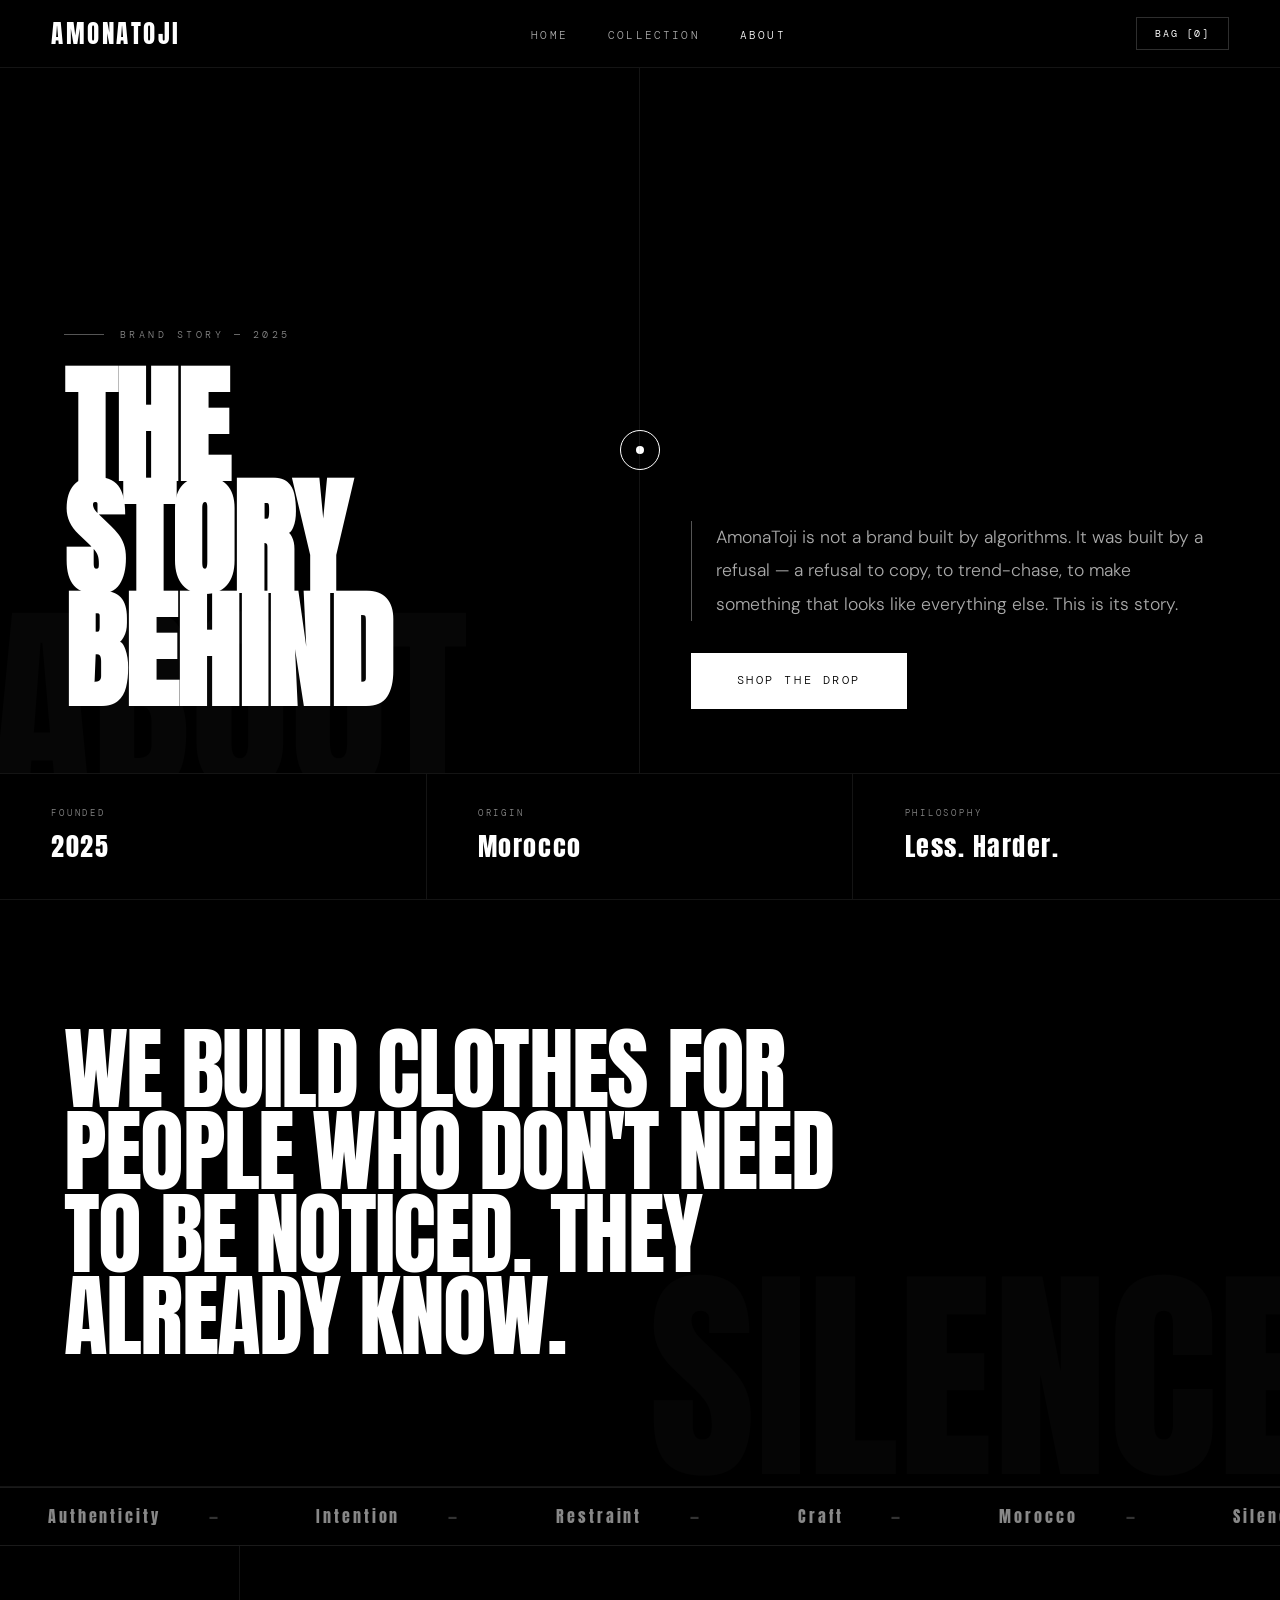
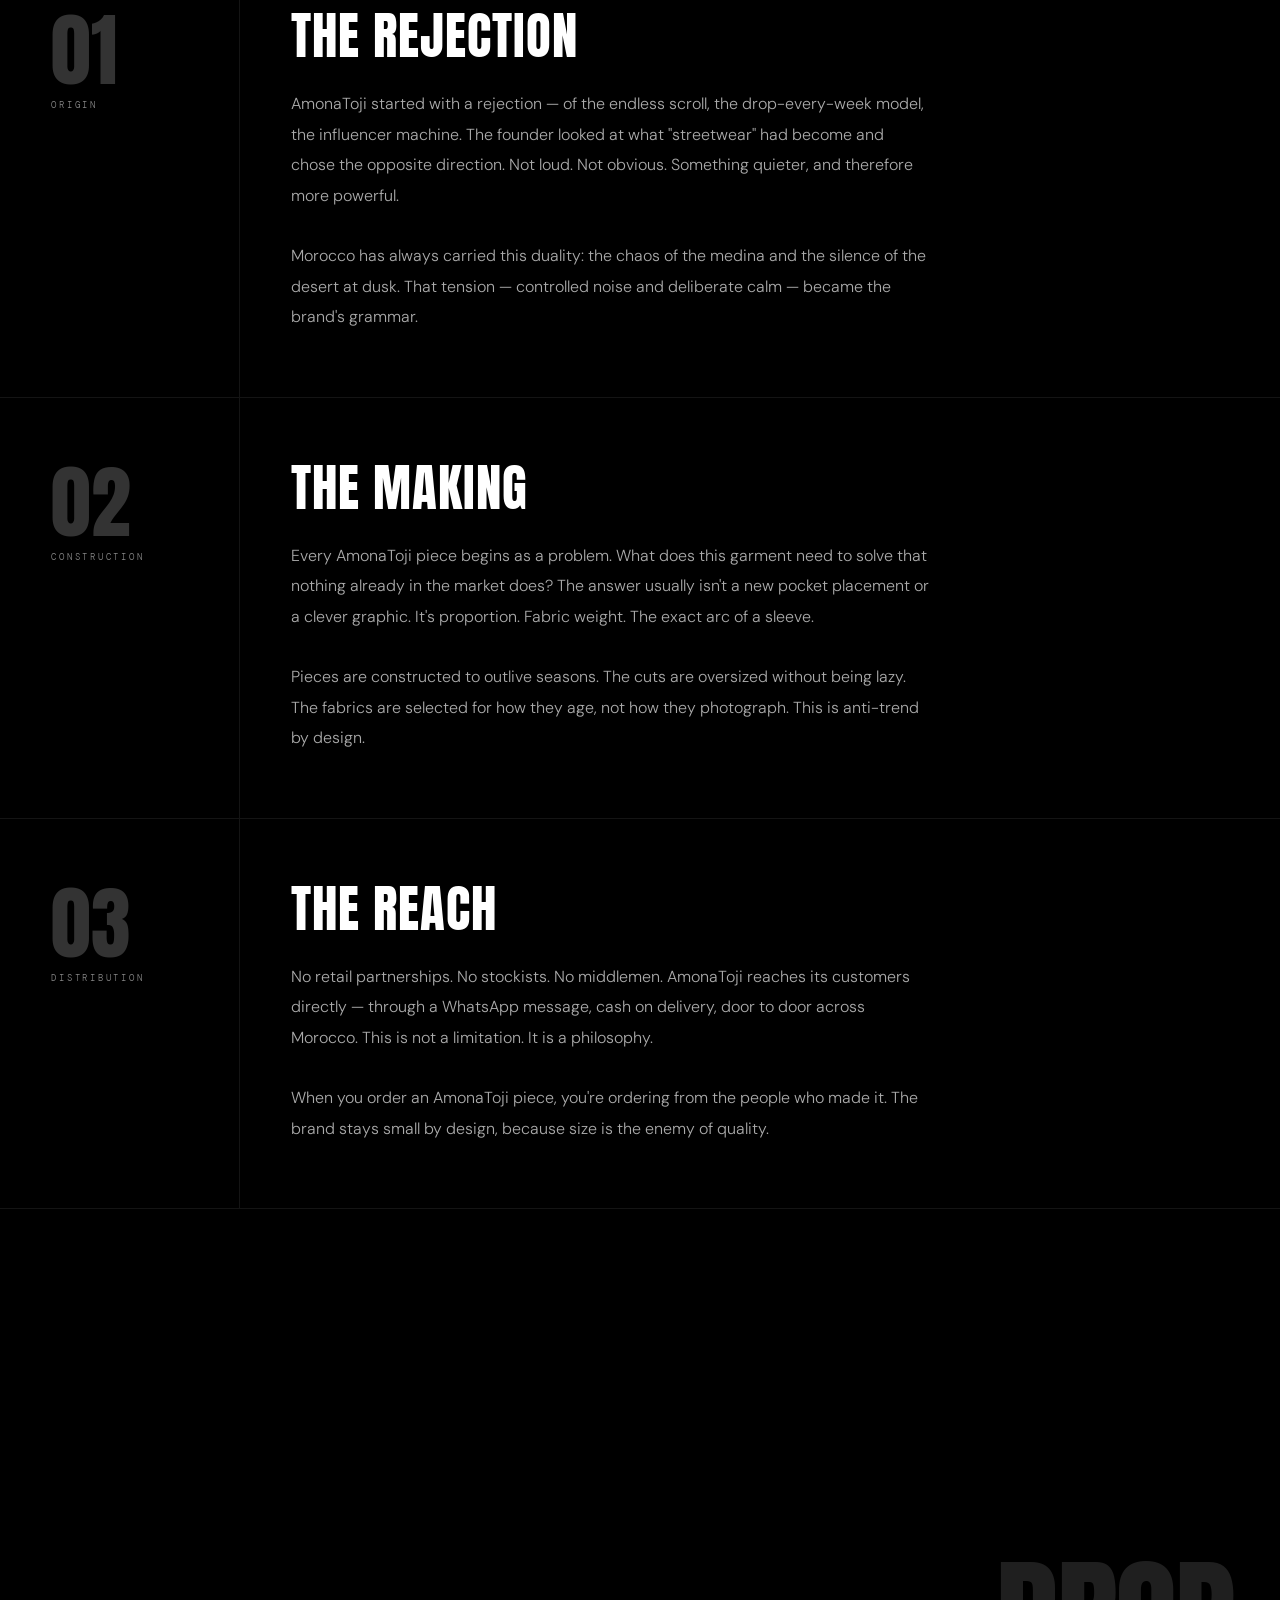
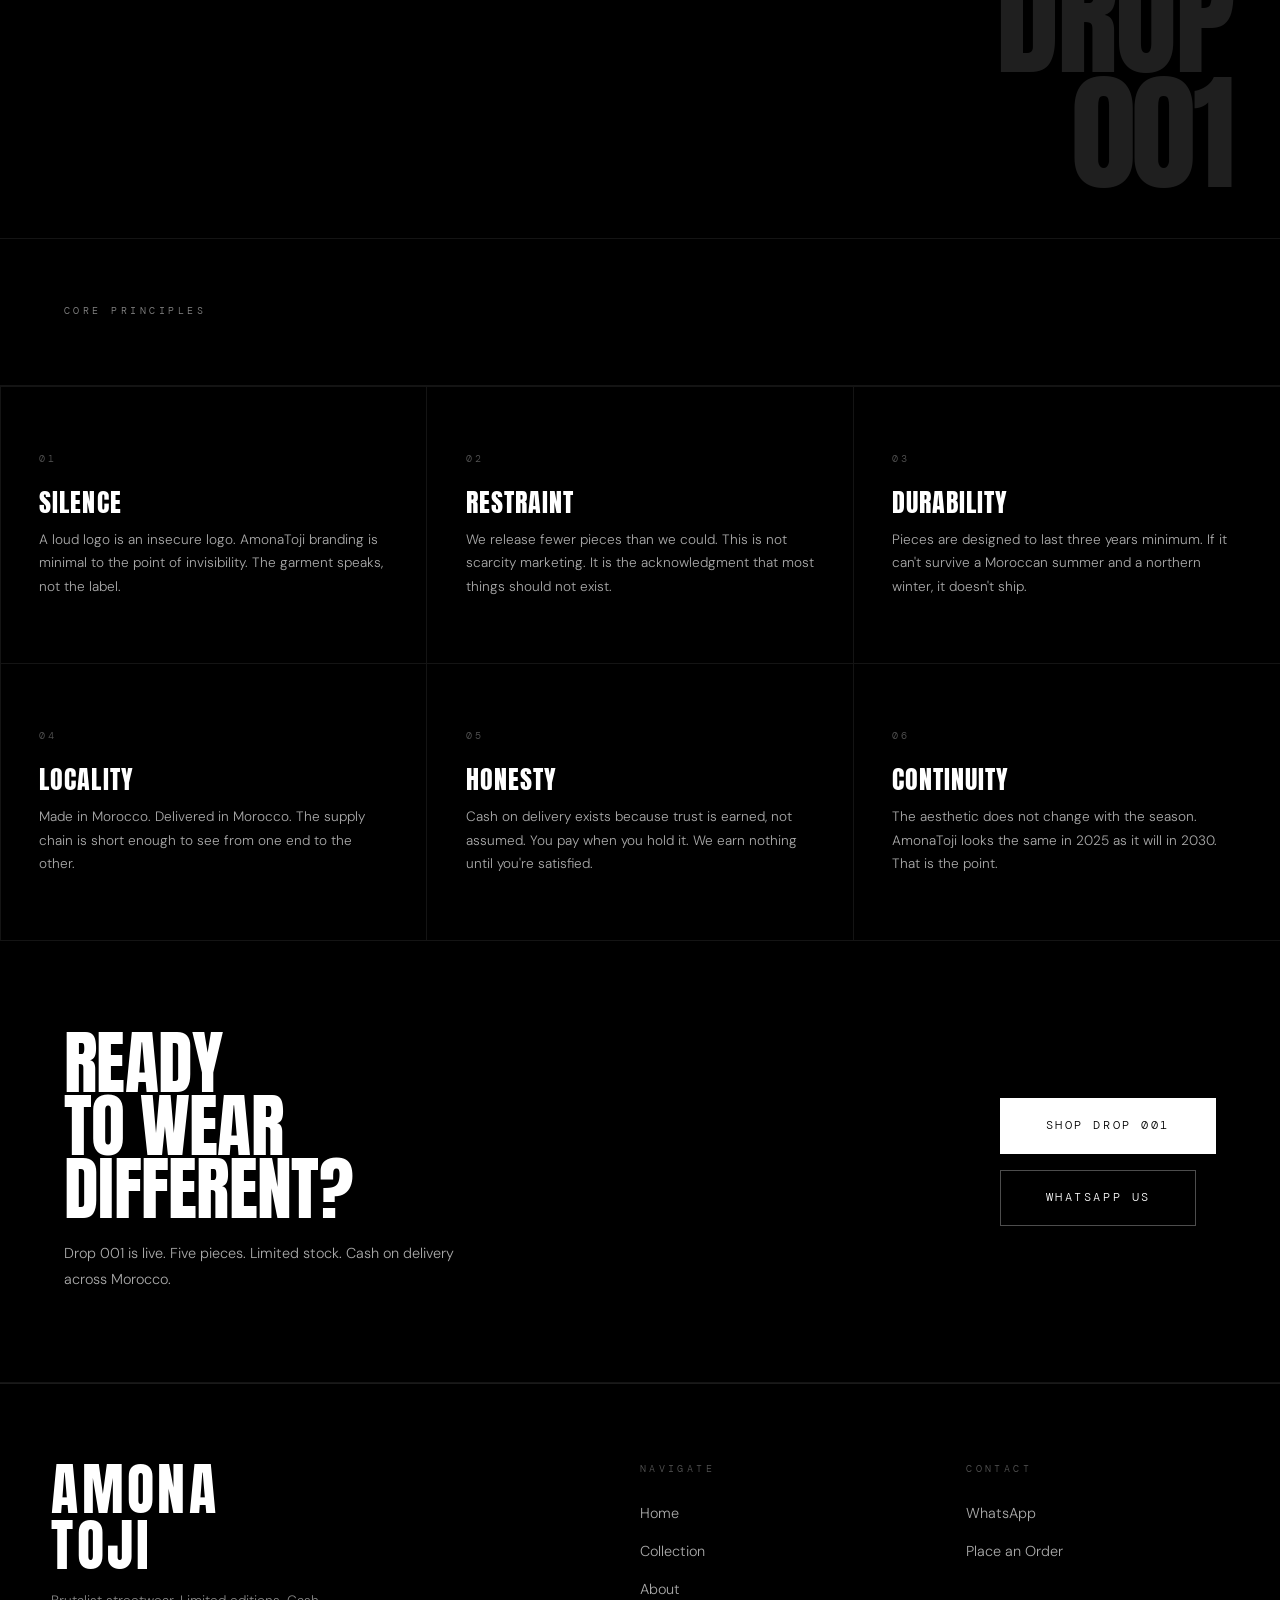
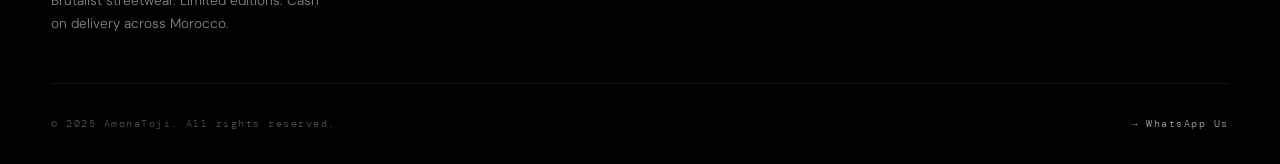
==== about.html @ 9bd3a12b "first version" ====
<!DOCTYPE html>
<html lang="en">
<head>
<meta charset="UTF-8" />
<meta name="viewport" content="width=device-width, initial-scale=1.0" />
<title>AmonaToji — Brand Story</title>
<link rel="stylesheet" href="style.css" />
<style>
/* ─── REVEAL ─── */
.will-reveal {
  opacity: 0;
  transform: translateY(2.5rem);
  transition: opacity 0.95s var(--ease-out), transform 0.95s var(--ease-out);
}
.will-reveal.revealed { opacity: 1; transform: translateY(0); }

/* ─── PAGE HERO ─── */
.about-hero {
  padding-top: var(--nav-h);
  min-height: 100vh;
  display: grid;
  grid-template-rows: 1fr auto;
  border-bottom: 1px solid rgba(255,255,255,0.08);
  overflow: hidden;
  position: relative;
}

.ah-top {
  display: grid;
  grid-template-columns: 1fr 1fr;
  flex: 1;
  border-bottom: 1px solid rgba(255,255,255,0.08);
}

.ah-left {
  padding: clamp(5rem, 9vw, 10rem) clamp(2rem, 5vw, 5rem) clamp(3rem, 5vw, 5rem);
  border-right: 1px solid rgba(255,255,255,0.08);
  display: flex;
  flex-direction: column;
  justify-content: flex-end;
  position: relative;
  overflow: hidden;
}

.ah-ghost {
  position: absolute;
  bottom: -2rem;
  left: -0.5rem;
  font-family: var(--ff-display);
  font-size: clamp(7rem, 16vw, 18rem);
  color: rgba(255,255,255,0.025);
  user-select: none;
  pointer-events: none;
  line-height: 1;
}

@keyframes fadeUp {
  from { opacity: 0; transform: translateY(2rem); }
  to   { opacity: 1; transform: translateY(0); }
}

.ah-eyebrow {
  font-family: var(--ff-mono);
  font-size: 0.62rem;
  letter-spacing: 0.35em;
  text-transform: uppercase;
  color: var(--gray-4);
  margin-bottom: 1.75rem;
  display: flex;
  align-items: center;
  gap: 1rem;
  opacity: 0;
  animation: fadeUp 0.7s 0.2s var(--ease-out) forwards;
}
.ah-eyebrow::before { content: ''; display: block; width: 2.5rem; height: 1px; background: var(--gray-3); }

.ah-title {
  font-family: var(--ff-display);
  font-size: clamp(4.5rem, 10vw, 11rem);
  line-height: 0.88;
  letter-spacing: -0.01em;
  color: var(--white);
  opacity: 0;
  animation: fadeUp 0.7s 0.35s var(--ease-out) forwards;
}

.ah-right {
  padding: clamp(5rem, 9vw, 10rem) clamp(2rem, 4vw, 4rem) clamp(3rem, 5vw, 5rem);
  display: flex;
  flex-direction: column;
  justify-content: flex-end;
  gap: 2rem;
  opacity: 0;
  animation: fadeUp 0.7s 0.5s var(--ease-out) forwards;
}

.ah-intro {
  font-size: 1.1rem;
  font-weight: 300;
  color: var(--gray-5);
  line-height: 1.9;
  max-width: 44ch;
  border-left: 1px solid var(--gray-3);
  padding-left: 1.5rem;
}

.ah-bottom {
  display: grid;
  grid-template-columns: repeat(3, 1fr);
}

.ah-meta {
  padding: 2rem clamp(2rem, 4vw, 4rem);
  border-right: 1px solid rgba(255,255,255,0.08);
  display: flex;
  flex-direction: column;
  gap: 0.35rem;
}
.ah-meta:last-child { border-right: none; }

.ah-meta-key {
  font-family: var(--ff-mono);
  font-size: 0.58rem;
  letter-spacing: 0.3em;
  text-transform: uppercase;
  color: var(--gray-4);
}

.ah-meta-val {
  font-family: var(--ff-display);
  font-size: 1.6rem;
  letter-spacing: 0.06em;
  color: var(--white);
}

/* ─── FULL-WIDTH STATEMENT ─── */
.statement {
  padding: clamp(6rem, 10vw, 12rem) clamp(2rem, 5vw, 5rem);
  border-bottom: 1px solid rgba(255,255,255,0.08);
  position: relative;
  overflow: hidden;
}

.statement-ghost {
  position: absolute;
  top: 50%;
  right: -2rem;
  transform: translateY(-50%);
  font-family: var(--ff-display);
  font-size: clamp(8rem, 18vw, 20rem);
  color: rgba(255,255,255,0.02);
  user-select: none;
  pointer-events: none;
  white-space: nowrap;
}

.statement-text {
  font-family: var(--ff-display);
  font-size: clamp(3rem, 7vw, 8.5rem);
  line-height: 0.92;
  letter-spacing: -0.02em;
  color: var(--white);
  max-width: 18ch;
  position: relative;
}

/* ─── CHAPTERS ─── */
.chapters { border-bottom: 1px solid rgba(255,255,255,0.08); }

.chapter {
  display: grid;
  grid-template-columns: 240px 1fr;
  border-bottom: 1px solid rgba(255,255,255,0.08);
}
.chapter:last-child { border-bottom: none; }

.chapter-meta {
  padding: clamp(3rem, 5vw, 5rem) clamp(2rem, 4vw, 4rem);
  border-right: 1px solid rgba(255,255,255,0.08);
  display: flex;
  flex-direction: column;
  gap: 0.5rem;
}

.chapter-num {
  font-family: var(--ff-display);
  font-size: 5rem;
  color: var(--gray-2);
  line-height: 1;
}

.chapter-label {
  font-family: var(--ff-mono);
  font-size: 0.58rem;
  letter-spacing: 0.3em;
  text-transform: uppercase;
  color: var(--gray-4);
}

.chapter-body {
  padding: clamp(3rem, 5vw, 5rem) clamp(2rem, 4vw, 4rem);
}

.chapter-title {
  font-family: var(--ff-display);
  font-size: clamp(1.8rem, 4vw, 4rem);
  line-height: 1;
  letter-spacing: 0.02em;
  color: var(--white);
  text-transform: uppercase;
  margin-bottom: 1.75rem;
}

.chapter-text {
  font-size: 1rem;
  font-weight: 300;
  color: var(--gray-5);
  line-height: 1.9;
  max-width: 58ch;
}

/* ─── PRINCIPLES GRID ─── */
.principles {
  display: grid;
  grid-template-columns: repeat(3, 1fr);
  border-top: 1px solid rgba(255,255,255,0.08);
  border-left: 1px solid rgba(255,255,255,0.08);
  border-bottom: 1px solid rgba(255,255,255,0.08);
}

.principle {
  padding: clamp(2.5rem, 5vw, 4rem) clamp(1.5rem, 3vw, 2.5rem);
  border-right: 1px solid rgba(255,255,255,0.08);
  border-bottom: 1px solid rgba(255,255,255,0.08);
}
.principle:nth-child(3n)       { border-right: none; }
.principle:nth-last-child(-n+3) { border-bottom: none; }

.principle-n {
  font-family: var(--ff-mono);
  font-size: 0.6rem;
  letter-spacing: 0.3em;
  color: var(--gray-3);
  margin-bottom: 1.5rem;
}

.principle-title {
  font-family: var(--ff-display);
  font-size: 1.6rem;
  letter-spacing: 0.04em;
  color: var(--white);
  text-transform: uppercase;
  margin-bottom: 0.75rem;
  line-height: 1;
}

.principle-text {
  font-size: 0.85rem;
  font-weight: 300;
  color: var(--gray-5);
  line-height: 1.75;
}

/* ─── IMAGE BREAK ─── */
.img-break {
  position: relative;
  height: clamp(40vh, 60vw, 70vh);
  overflow: hidden;
  border-bottom: 1px solid rgba(255,255,255,0.08);
}

.hero-video {
  width: 100%;
  height: 100%;
  object-fit: cover;
  opacity: 0.55;
}

.img-break-cap {
  position: absolute;
  bottom: 3rem;
  right: 3rem;
  font-family: var(--ff-display);
  font-size: clamp(4rem, 10vw, 12rem);
  line-height: 0.9;
  color: rgba(255,255,255,0.12);
  letter-spacing: -0.02em;
  text-align: right;
  user-select: none;
}

/* ─── CTA STRIP ─── */
.cta-strip {
  display: grid;
  grid-template-columns: 1fr auto;
  align-items: center;
  gap: 3rem;
  padding: clamp(4rem, 7vw, 7rem) clamp(2rem, 5vw, 5rem);
  border-bottom: 1px solid rgba(255,255,255,0.08);
}

.cta-text {
  font-family: var(--ff-display);
  font-size: clamp(2.5rem, 5.5vw, 6.5rem);
  line-height: 0.9;
  letter-spacing: -0.01em;
  color: var(--white);
}

.cta-sub {
  font-size: 0.9rem;
  font-weight: 300;
  color: var(--gray-5);
  margin-top: 1.25rem;
  max-width: 42ch;
  line-height: 1.8;
}

/* ─── RESPONSIVE ─── */
@media (max-width: 900px) {
  .ah-top { grid-template-columns: 1fr; }
  .ah-left { border-right: none; }
  .chapter { grid-template-columns: 1fr; }
  .chapter-meta { border-right: none; border-bottom: 1px solid rgba(255,255,255,0.08); }
  .principles { grid-template-columns: repeat(2, 1fr); }
  .principle:nth-child(2n) { border-right: none; }
  .principle:nth-child(3n) { border-right: 1px solid rgba(255,255,255,0.08); }
  .cta-strip { grid-template-columns: 1fr; }
  .ah-bottom { grid-template-columns: 1fr 1fr; }
}

@media (max-width: 600px) {
  .principles { grid-template-columns: 1fr; }
  .principle { border-right: none !important; }
  .ah-bottom { grid-template-columns: 1fr; }
  .ah-meta { border-right: none; border-bottom: 1px solid rgba(255,255,255,0.08); }
}
</style>
</head>
<body>

<!-- CURSOR -->
<div id="cursor-dot"></div>
<div id="cursor-ring"></div>

<!-- NAV -->
<nav class="site-nav">
  <a href="index.html" class="nav-logo">AMONATOJI</a>
  <ul class="nav-links">
    <li><a href="index.html">Home</a></li>
    <li><a href="shop.html">Collection</a></li>
    <li><a href="about.html" class="active">About</a></li>
  </ul>
  <div class="nav-right">
    <button class="nav-bag-btn" onclick="openModal()" aria-label="Open bag">
      BAG&nbsp;[<span class="nav-bag-count">0</span>]
    </button>
  </div>
</nav>

<!-- HERO -->
<section class="about-hero">
  <div class="ah-top">
    <div class="ah-left">
      <div class="ah-ghost" data-parallax="28">ABOUT</div>
      <div class="ah-eyebrow">Brand Story — 2025</div>
      <h1 class="ah-title" data-parallax="8">THE<br>STORY<br>BEHIND</h1>
    </div>
    <div class="ah-right">
      <p class="ah-intro" data-parallax="5">
        AmonaToji is not a brand built by algorithms. It was built by a refusal — a refusal to copy, to trend-chase, to make something that looks like everything else. This is its story.
      </p>
      <a href="shop.html" class="mag-btn mag-btn-primary" style="align-self:flex-start">Shop the Drop</a>
    </div>
  </div>
  <div class="ah-bottom">
    <div class="ah-meta" data-reveal>
      <span class="ah-meta-key">Founded</span>
      <span class="ah-meta-val">2025</span>
    </div>
    <div class="ah-meta" data-reveal>
      <span class="ah-meta-key">Origin</span>
      <span class="ah-meta-val">Morocco</span>
    </div>
    <div class="ah-meta" data-reveal>
      <span class="ah-meta-key">Philosophy</span>
      <span class="ah-meta-val">Less. Harder.</span>
    </div>
  </div>
</section>

<!-- STATEMENT -->
<section class="statement">
  <div class="statement-ghost" data-parallax="18">SILENCE</div>
  <div class="statement-text" data-reveal data-parallax="6">
    WE BUILD CLOTHES FOR<br>PEOPLE WHO DON'T NEED<br>TO BE NOTICED. THEY<br>ALREADY KNOW.
  </div>
</section>

<!-- MARQUEE -->
<div class="marquee-outer">
  <div class="marquee-track" aria-hidden="true">
    <span class="marquee-item">Authenticity</span>
    <span class="marquee-item">Intention</span>
    <span class="marquee-item">Restraint</span>
    <span class="marquee-item">Craft</span>
    <span class="marquee-item">Morocco</span>
    <span class="marquee-item">Silence</span>
    <span class="marquee-item">Authenticity</span>
    <span class="marquee-item">Intention</span>
    <span class="marquee-item">Restraint</span>
    <span class="marquee-item">Craft</span>
    <span class="marquee-item">Morocco</span>
    <span class="marquee-item">Silence</span>
  </div>
</div>

<!-- CHAPTERS -->
<section class="chapters">

  <div class="chapter" data-reveal>
    <div class="chapter-meta">
      <div class="chapter-num">01</div>
      <div class="chapter-label">Origin</div>
    </div>
    <div class="chapter-body">
      <div class="chapter-title">The Rejection</div>
      <p class="chapter-text">
        AmonaToji started with a rejection — of the endless scroll, the drop-every-week model, the influencer machine. The founder looked at what "streetwear" had become and chose the opposite direction. Not loud. Not obvious. Something quieter, and therefore more powerful.
        <br/><br/>
        Morocco has always carried this duality: the chaos of the medina and the silence of the desert at dusk. That tension — controlled noise and deliberate calm — became the brand's grammar.
      </p>
    </div>
  </div>

  <div class="chapter" data-reveal>
    <div class="chapter-meta">
      <div class="chapter-num">02</div>
      <div class="chapter-label">Construction</div>
    </div>
    <div class="chapter-body">
      <div class="chapter-title">The Making</div>
      <p class="chapter-text">
        Every AmonaToji piece begins as a problem. What does this garment need to solve that nothing already in the market does? The answer usually isn't a new pocket placement or a clever graphic. It's proportion. Fabric weight. The exact arc of a sleeve.
        <br/><br/>
        Pieces are constructed to outlive seasons. The cuts are oversized without being lazy. The fabrics are selected for how they age, not how they photograph. This is anti-trend by design.
      </p>
    </div>
  </div>

  <div class="chapter" data-reveal>
    <div class="chapter-meta">
      <div class="chapter-num">03</div>
      <div class="chapter-label">Distribution</div>
    </div>
    <div class="chapter-body">
      <div class="chapter-title">The Reach</div>
      <p class="chapter-text">
        No retail partnerships. No stockists. No middlemen. AmonaToji reaches its customers directly — through a WhatsApp message, cash on delivery, door to door across Morocco. This is not a limitation. It is a philosophy.
        <br/><br/>
        When you order an AmonaToji piece, you're ordering from the people who made it. The brand stays small by design, because size is the enemy of quality.
      </p>
    </div>
  </div>

</section>

<!-- IMAGE BREAK -->
<div class="img-break">
  <video autoplay loop muted playsinline class="hero-video">
    <source src="img/AmonaToji vd website.mp4" type="video/mp4">
  </video>
  <div class="img-break-cap" data-parallax="8">DROP<br>001</div>
</div>

<!-- PRINCIPLES -->
<section style="padding: clamp(3rem,5vw,5rem) clamp(2rem,5vw,5rem) clamp(1rem,2vw,2rem); border-bottom:1px solid rgba(255,255,255,0.08);">
  <div class="s-label" style="margin-bottom:2.5rem" data-reveal>Core Principles</div>
</section>

<div class="principles" style="margin:0">
  <div class="principle" data-reveal>
    <div class="principle-n">01</div>
    <div class="principle-title">Silence</div>
    <p class="principle-text">A loud logo is an insecure logo. AmonaToji branding is minimal to the point of invisibility. The garment speaks, not the label.</p>
  </div>
  <div class="principle" data-reveal>
    <div class="principle-n">02</div>
    <div class="principle-title">Restraint</div>
    <p class="principle-text">We release fewer pieces than we could. This is not scarcity marketing. It is the acknowledgment that most things should not exist.</p>
  </div>
  <div class="principle" data-reveal>
    <div class="principle-n">03</div>
    <div class="principle-title">Durability</div>
    <p class="principle-text">Pieces are designed to last three years minimum. If it can't survive a Moroccan summer and a northern winter, it doesn't ship.</p>
  </div>
  <div class="principle" data-reveal>
    <div class="principle-n">04</div>
    <div class="principle-title">Locality</div>
    <p class="principle-text">Made in Morocco. Delivered in Morocco. The supply chain is short enough to see from one end to the other.</p>
  </div>
  <div class="principle" data-reveal>
    <div class="principle-n">05</div>
    <div class="principle-title">Honesty</div>
    <p class="principle-text">Cash on delivery exists because trust is earned, not assumed. You pay when you hold it. We earn nothing until you're satisfied.</p>
  </div>
  <div class="principle" data-reveal>
    <div class="principle-n">06</div>
    <div class="principle-title">Continuity</div>
    <p class="principle-text">The aesthetic does not change with the season. AmonaToji looks the same in 2025 as it will in 2030. That is the point.</p>
  </div>
</div>

<!-- CTA STRIP -->
<div class="cta-strip" data-reveal>
  <div>
    <div class="cta-text">READY<br>TO WEAR<br>DIFFERENT?</div>
    <p class="cta-sub">Drop 001 is live. Five pieces. Limited stock. Cash on delivery across Morocco.</p>
  </div>
  <div style="display:flex; flex-direction:column; gap:1rem; align-items:flex-start;">
    <a href="shop.html" class="mag-btn mag-btn-primary">Shop Drop 001</a>
    <a href="https://wa.me/212657715301" target="_blank" class="mag-btn mag-btn-ghost">WhatsApp Us</a>
  </div>
</div>

<!-- FOOTER -->
<footer class="site-footer">
  <div class="footer-grid">
    <div>
      <div class="footer-brand-name">AMONA<br>TOJI</div>
      <p class="footer-tagline">Brutalist streetwear. Limited editions. Cash on delivery across Morocco.</p>
    </div>
    <div>
      <div class="footer-col-title">Navigate</div>
      <ul class="footer-links">
        <li><a href="index.html">Home</a></li>
        <li><a href="shop.html">Collection</a></li>
        <li><a href="about.html">About</a></li>
      </ul>
    </div>
    <div>
      <div class="footer-col-title">Contact</div>
      <ul class="footer-links">
        <li><a href="https://wa.me/212657715301" target="_blank">WhatsApp</a></li>
        <li><a href="shop.html#order-form">Place an Order</a></li>
      </ul>
    </div>
  </div>
  <div class="footer-bottom">
    <span class="footer-copy">© 2025 AmonaToji. All rights reserved.</span>
    <a href="https://wa.me/212657715301" target="_blank" class="footer-wa">→ WhatsApp Us</a>
  </div>
</footer>

<!-- CART DRAWER BACKDROP -->
<div id="cart-drawer-backdrop" class="cart-drawer-backdrop" onclick="closeModal()"></div>

<!-- CART DRAWER -->
<div id="cart-drawer" class="cart-drawer" role="dialog" aria-modal="true" aria-label="Your Bag">

  <div class="drawer-header">
    <div>
      <div class="drawer-title">Your Bag</div>
      <div class="drawer-meta">Cash on Delivery · WhatsApp Confirmation</div>
    </div>
    <button class="drawer-close" onclick="closeModal()">
      <svg width="10" height="10" viewBox="0 0 10 10" fill="none" aria-hidden="true">
        <path d="M1 1l8 8M9 1L1 9" stroke="currentColor" stroke-width="1.3" stroke-linecap="round"/>
      </svg>
      Close
    </button>
  </div>

  <div class="drawer-body">

    <div id="drawer-empty" class="drawer-empty">
      <div class="drawer-empty-label">YOUR BAG<br>IS EMPTY.</div>
      <div class="drawer-empty-sub">Add pieces from the collection</div>
      <a href="shop.html" class="mag-btn mag-btn-ghost" style="margin-top:1rem; font-size:0.65rem; padding:0.85rem 2rem;">Browse Collection</a>
    </div>

    <div id="drawer-item-list" class="drawer-item-list"></div>

    <div class="drawer-total-row" id="drawer-total-wrap" style="display:none">
      <span class="drawer-total-label">Total</span>
      <span class="drawer-total-price" id="drawer-total-price">0 MAD</span>
    </div>

    <div class="drawer-form-wrap" id="drawer-form-wrap" style="display:none">
      <div class="form-group">
        <label class="form-label" for="d-name">Full Name</label>
        <input class="form-input" type="text" id="d-name" placeholder="Your full name" autocomplete="name" />
      </div>
      <div class="form-group">
        <label class="form-label" for="d-phone">Phone Number</label>
        <input class="form-input" type="tel" id="d-phone" placeholder="+212 6XX XXX XXX" autocomplete="tel" />
      </div>
      <div class="form-group">
        <label class="form-label" for="d-address">Shipping Address</label>
        <textarea class="form-textarea" id="d-address" placeholder="City, neighborhood, full address…" style="min-height:64px"></textarea>
      </div>
    </div>

    <div class="drawer-perks" id="drawer-perks-wrap" style="display:none">
      <div class="drawer-perk">Cash on delivery — pay at the door</div>
      <div class="drawer-perk">WhatsApp confirmation same day</div>
      <div class="drawer-perk">Morocco-wide — 2–4 days shipping</div>
    </div>

  </div>

  <div class="drawer-footer" id="drawer-checkout-footer">
    <button class="btn-order mag-btn" onclick="submitDrawerOrder()" style="width:100%; font-family:var(--ff-display); font-size:1.6rem; letter-spacing:0.1em; text-transform:uppercase; color:var(--black); background:var(--white); border:none; padding:1.15rem; cursor:none; position:relative; overflow:hidden;">
      <span style="position:relative; z-index:1;">ORDER NOW — WHATSAPP</span>
    </button>
  </div>

</div>

<div id="toast" class="toast"></div>
<script src="shared.js"></script>
<script>
  function _syncDrawerSections() {
    var hasItems = document.getElementById('drawer-item-list').children.length > 0;
    document.getElementById('drawer-total-wrap').style.display  = hasItems ? 'flex'  : 'none';
    document.getElementById('drawer-form-wrap').style.display   = hasItems ? 'flex'  : 'none';
    document.getElementById('drawer-perks-wrap').style.display  = hasItems ? 'flex'  : 'none';
  }
  new MutationObserver(_syncDrawerSections)
    .observe(document.getElementById('drawer-item-list'), { childList: true });
  _syncDrawerSections();
</script>
</body>
</html>
---- style.css ----
/* ═══════════════════════════════════════════════════
   AMONATOJI — SHARED STYLESHEET
   Luxury Monochrome Brutalist
═══════════════════════════════════════════════════ */

@import url('https://fonts.googleapis.com/css2?family=Anton&family=DM+Sans:wght@200;300;400;500&family=DM+Mono:wght@300;400&display=swap');

/* ─── RESET ─── */
*, *::before, *::after { box-sizing: border-box; margin: 0; padding: 0; }
html { scroll-behavior: smooth; font-size: 16px; }

/* ─── TOKENS ─── */
:root {
  --black:   #000000;
  --white:   #FFFFFF;
  --gray-1:  #1A1A1A;
  --gray-2:  #333333;
  --gray-3:  #555555;
  --gray-4:  #888888;
  --gray-5:  #AAAAAA;
  --gray-6:  #CCCCCC;
  --gray-7:  #E5E5E5;
  --gray-8:  #F5F5F5;

  --ff-display: 'Anton', sans-serif;
  --ff-body:    'DM Sans', sans-serif;
  --ff-mono:    'DM Mono', monospace;

  --nav-h: 68px;
  --ease-out: cubic-bezier(0.16, 1, 0.3, 1);
}

/* ─── BASE ─── */
body {
  background: var(--black);
  color: var(--white);
  font-family: var(--ff-body);
  font-weight: 300;
  line-height: 1.6;
  overflow-x: hidden;
  cursor: none;
}

img { display: block; max-width: 100%; }
a   { color: inherit; text-decoration: none; }
button { cursor: none; }

/* ─── CUSTOM CURSOR ─── */
#cursor-dot,
#cursor-ring {
  position: fixed;
  border-radius: 50%;
  pointer-events: none;
  z-index: 9999;
  mix-blend-mode: difference;
  transition: opacity 0.3s;
}

#cursor-dot {
  width: 8px;
  height: 8px;
  background: var(--white);
  transform: translate(-50%, -50%);
  transition: width 0.2s var(--ease-out), height 0.2s var(--ease-out), background 0.2s;
}

#cursor-ring {
  width: 40px;
  height: 40px;
  border: 1px solid var(--white);
  transform: translate(-50%, -50%);
  transition: width 0.35s var(--ease-out), height 0.35s var(--ease-out), border-color 0.2s;
}

body.cursor-hover #cursor-dot  { width: 12px; height: 12px; }
body.cursor-hover #cursor-ring { width: 64px; height: 64px; }
body.cursor-text  #cursor-ring { width: 3px; height: 48px; border-radius: 2px; }

/* ─── NAV ─── */
.site-nav {
  position: fixed;
  top: 0; left: 0; right: 0;
  height: var(--nav-h);
  z-index: 500;
  display: flex;
  align-items: center;
  justify-content: space-between;
  padding: 0 clamp(1.5rem, 4vw, 4rem);
  border-bottom: 1px solid rgba(255,255,255,0.08);
  background: rgba(0,0,0,0.82);
  -webkit-backdrop-filter: blur(16px);
  backdrop-filter: blur(16px);
}

.nav-logo {
  font-family: var(--ff-display);
  font-size: 1.55rem;
  letter-spacing: 0.1em;
  color: var(--white);
}

.nav-links {
  display: flex;
  list-style: none;
  gap: 2.5rem;
}

.nav-links a {
  font-family: var(--ff-mono);
  font-size: 0.68rem;
  font-weight: 300;
  letter-spacing: 0.2em;
  text-transform: uppercase;
  color: var(--gray-5);
  transition: color 0.2s;
}
.nav-links a:hover,
.nav-links a.active { color: var(--white); }

/* ─── NAV RIGHT ZONE ─── */
.nav-right {
  display: flex;
  align-items: center;
  gap: 1.25rem;
}

/* Legacy nav-cta */
.nav-cta {
  font-family: var(--ff-mono);
  font-size: 0.65rem;
  font-weight: 400;
  letter-spacing: 0.2em;
  text-transform: uppercase;
  color: var(--black);
  background: var(--white);
  border: none;
  padding: 0.6rem 1.5rem;
  transition: background 0.2s, color 0.2s;
}
.nav-cta:hover { background: var(--gray-7); }

/* ─── BAG BUTTON ─── */
.nav-bag-btn {
  display: inline-flex;
  align-items: center;
  gap: 0;
  font-family: var(--ff-mono);
  font-size: 0.65rem;
  font-weight: 400;
  letter-spacing: 0.18em;
  text-transform: uppercase;
  color: var(--white);
  background: transparent;
  border: 1px solid rgba(255,255,255,0.18);
  padding: 0.55rem 1.1rem;
  cursor: none;
  transition: border-color 0.2s, color 0.2s, background 0.2s;
  position: relative;
  white-space: nowrap;
}
.nav-bag-btn:hover {
  border-color: var(--white);
  background: var(--white);
  color: var(--black);
}
.nav-bag-count {
  font-family: var(--ff-mono);
  font-size: 0.65rem;
}
/* bracket chars rendered in markup, count inside */

/* ─── MAGNETIC BUTTON ─── */
.mag-btn {
  position: relative;
  display: inline-flex;
  align-items: center;
  justify-content: center;
  font-family: var(--ff-mono);
  font-size: 0.72rem;
  letter-spacing: 0.22em;
  text-transform: uppercase;
  transition: transform 0.3s var(--ease-out);
  will-change: transform;
}

.mag-btn-primary {
  background: var(--white);
  color: var(--black);
  border: 1px solid var(--white);
  padding: 1.1rem 2.8rem;
}
.mag-btn-primary:hover { background: transparent; color: var(--white); }

.mag-btn-ghost {
  background: transparent;
  color: var(--white);
  border: 1px solid rgba(255,255,255,0.3);
  padding: 1.1rem 2.8rem;
}
.mag-btn-ghost:hover { border-color: var(--white); }

/* ─── HORIZONTAL RULE ─── */
.rule { border: none; border-top: 1px solid rgba(255,255,255,0.1); }

/* ─── SECTION LABEL ─── */
.s-label {
  font-family: var(--ff-mono);
  font-size: 0.62rem;
  font-weight: 300;
  letter-spacing: 0.35em;
  text-transform: uppercase;
  color: var(--gray-4);
}

/* ─── MARQUEE ─── */
.marquee-outer {
  overflow: hidden;
  border-top: 1px solid rgba(255,255,255,0.1);
  border-bottom: 1px solid rgba(255,255,255,0.1);
  padding: 1rem 0;
}
.marquee-track {
  display: flex;
  gap: 0;
  animation: marquee-scroll 24s linear infinite;
  white-space: nowrap;
}
.marquee-item {
  font-family: var(--ff-display);
  font-size: 1rem;
  letter-spacing: 0.18em;
  color: var(--gray-4);
  padding: 0 3rem;
  flex-shrink: 0;
}
.marquee-item::after {
  content: '—';
  margin-left: 3rem;
  color: var(--gray-2);
}
@keyframes marquee-scroll {
  from { transform: translateX(0); }
  to   { transform: translateX(-50%); }
}

/* ─── FOOTER ─── */
.site-footer {
  border-top: 1px solid rgba(255,255,255,0.1);
  padding: clamp(3rem, 6vw, 5rem) clamp(1.5rem, 4vw, 4rem) 2rem;
}

.footer-grid {
  display: grid;
  grid-template-columns: 2fr 1fr 1fr;
  gap: 4rem;
  padding-bottom: 3rem;
  border-bottom: 1px solid rgba(255,255,255,0.08);
  margin-bottom: 2rem;
}

.footer-brand-name {
  font-family: var(--ff-display);
  font-size: 3.5rem;
  letter-spacing: 0.06em;
  line-height: 1;
  color: var(--white);
  margin-bottom: 1rem;
}

.footer-tagline {
  font-size: 0.85rem;
  color: var(--gray-4);
  font-weight: 300;
  max-width: 30ch;
  line-height: 1.7;
}

.footer-col-title {
  font-family: var(--ff-mono);
  font-size: 0.6rem;
  letter-spacing: 0.35em;
  text-transform: uppercase;
  color: var(--gray-3);
  margin-bottom: 1.5rem;
}

.footer-links {
  list-style: none;
  display: flex;
  flex-direction: column;
  gap: 0.75rem;
}
.footer-links a {
  font-size: 0.9rem;
  font-weight: 300;
  color: var(--gray-5);
  transition: color 0.2s;
}
.footer-links a:hover { color: var(--white); }

.footer-bottom {
  display: flex;
  justify-content: space-between;
  align-items: center;
}
.footer-copy {
  font-family: var(--ff-mono);
  font-size: 0.62rem;
  letter-spacing: 0.15em;
  color: var(--gray-3);
}
.footer-wa {
  font-family: var(--ff-mono);
  font-size: 0.62rem;
  letter-spacing: 0.15em;
  color: var(--gray-5);
  transition: color 0.2s;
}
.footer-wa:hover { color: var(--white); }

/* ═══════════════════════════════════════════════════
   CART DRAWER
═══════════════════════════════════════════════════ */

/* Backdrop */
.cart-drawer-backdrop {
  position: fixed;
  inset: 0;
  z-index: 799;
  background: rgba(0, 0, 0, 0);
  -webkit-backdrop-filter: blur(0px);
  backdrop-filter: blur(0px);
  pointer-events: none;
  transition:
    background 0.4s var(--ease-out),
    backdrop-filter 0.4s var(--ease-out);
}
.cart-drawer-backdrop.open {
  background: rgba(0, 0, 0, 0.72);
  -webkit-backdrop-filter: blur(6px);
  backdrop-filter: blur(6px);
  pointer-events: all;
}

/* Drawer panel */
.cart-drawer {
  position: fixed;
  top: 0;
  right: -100%;
  width: 480px;
  height: 100vh;
  z-index: 800;
  background: var(--black);
  border-left: 1px solid rgba(255, 255, 255, 0.1);
  display: flex;
  flex-direction: column;
  overflow: hidden;
  transition: right 0.42s cubic-bezier(0.16, 1, 0.3, 1);
  will-change: right;
}
.cart-drawer.drawer-open { right: 0; }

/* Drawer header */
.drawer-header {
  display: flex;
  align-items: center;
  justify-content: space-between;
  padding: 1.75rem 2rem;
  border-bottom: 1px solid rgba(255, 255, 255, 0.08);
  flex-shrink: 0;
}

.drawer-title {
  font-family: var(--ff-display);
  font-size: 1.6rem;
  letter-spacing: 0.1em;
  text-transform: uppercase;
  color: var(--white);
}

.drawer-meta {
  font-family: var(--ff-mono);
  font-size: 0.58rem;
  letter-spacing: 0.25em;
  text-transform: uppercase;
  color: var(--gray-4);
  margin-top: 0.25rem;
}

.drawer-close {
  font-family: var(--ff-mono);
  font-size: 0.62rem;
  letter-spacing: 0.2em;
  text-transform: uppercase;
  color: var(--gray-4);
  background: none;
  border: 1px solid rgba(255, 255, 255, 0.1);
  padding: 0.55rem 1rem;
  cursor: none;
  transition: color 0.2s, border-color 0.2s;
  display: flex;
  align-items: center;
  gap: 0.5rem;
}
.drawer-close:hover { color: var(--white); border-color: rgba(255, 255, 255, 0.4); }

/* Drawer scrollable body */
.drawer-body {
  flex: 1;
  overflow-y: auto;
  display: flex;
  flex-direction: column;
  scrollbar-width: thin;
  scrollbar-color: var(--gray-2) transparent;
}
.drawer-body::-webkit-scrollbar { width: 3px; }
.drawer-body::-webkit-scrollbar-track { background: transparent; }
.drawer-body::-webkit-scrollbar-thumb { background: var(--gray-2); }

/* ─── EMPTY STATE ─── */
.drawer-empty {
  display: flex;
  flex-direction: column;
  align-items: center;
  justify-content: center;
  flex: 1;
  gap: 1rem;
  padding: 4rem 2rem;
  text-align: center;
}

.drawer-empty-label {
  font-family: var(--ff-display);
  font-size: 2rem;
  letter-spacing: 0.06em;
  text-transform: uppercase;
  color: rgba(255,255,255,0.1);
  line-height: 1;
}

.drawer-empty-sub {
  font-family: var(--ff-mono);
  font-size: 0.6rem;
  letter-spacing: 0.3em;
  text-transform: uppercase;
  color: var(--gray-3);
}

/* ─── ITEM LIST ─── */
.drawer-item-list {
  padding: 1.25rem 2rem;
  display: flex;
  flex-direction: column;
  gap: 0;
  border-bottom: 1px solid rgba(255,255,255,0.08);
}

/* Individual item row */
.di-row {
  display: flex;
  align-items: center;
  gap: 1.25rem;
  padding: 1.1rem 0;
  border-bottom: 1px solid rgba(255,255,255,0.05);
  transition: background 0.2s;
}
.di-row:last-child { border-bottom: none; }
.di-row:hover { background: transparent; }

.di-img-wrap {
  width: 56px;
  height: 72px;
  flex-shrink: 0;
  overflow: hidden;
  background: var(--gray-1);
  border: 1px solid rgba(255,255,255,0.06);
}

.di-img {
  width: 100%;
  height: 100%;
  object-fit: cover;
  display: block;
}

.di-img-placeholder {
  width: 100%;
  height: 100%;
  background: var(--gray-1);
}

.di-details {
  flex: 1;
  min-width: 0;
}

.di-name {
  font-family: var(--ff-display);
  font-size: 1.05rem;
  letter-spacing: 0.05em;
  text-transform: uppercase;
  color: var(--white);
  line-height: 1.1;
  margin-bottom: 0.5rem;
  white-space: nowrap;
  overflow: hidden;
  text-overflow: ellipsis;
}

.di-meta {
  display: flex;
  align-items: center;
  gap: 1rem;
}

.di-size {
  font-family: var(--ff-mono);
  font-size: 0.56rem;
  letter-spacing: 0.25em;
  text-transform: uppercase;
  color: var(--gray-4);
  background: var(--gray-2);
  padding: 0.2rem 0.5rem;
}

.di-price {
  font-family: var(--ff-mono);
  font-size: 0.65rem;
  letter-spacing: 0.12em;
  color: var(--gray-5);
}

.di-remove {
  flex-shrink: 0;
  display: flex;
  align-items: center;
  justify-content: center;
  width: 28px;
  height: 28px;
  background: transparent;
  border: 1px solid rgba(255,255,255,0.08);
  color: var(--gray-4);
  transition: color 0.2s, border-color 0.2s, background 0.2s;
  cursor: none;
  padding: 0;
  /* override mag-btn letter-spacing for this icon-only button */
  letter-spacing: 0;
  font-size: 0;
}
.di-remove:hover { color: var(--white); border-color: var(--white); background: var(--gray-1); }

/* ─── TOTAL ROW ─── */
.drawer-total-row {
  display: flex;
  align-items: center;
  justify-content: space-between;
  padding: 1.25rem 2rem;
  border-bottom: 1px solid rgba(255,255,255,0.08);
}

.drawer-total-label {
  font-family: var(--ff-mono);
  font-size: 0.6rem;
  letter-spacing: 0.35em;
  text-transform: uppercase;
  color: var(--gray-4);
}

.drawer-total-price {
  font-family: var(--ff-display);
  font-size: 1.6rem;
  letter-spacing: 0.04em;
  color: var(--white);
}

/* ─── CHECKOUT FORM ─── */
.drawer-form-wrap {
  padding: 1.5rem 2rem 1rem;
  display: flex;
  flex-direction: column;
  gap: 1.25rem;
}

.drawer-form-row {
  display: grid;
  grid-template-columns: 1fr 1fr;
  gap: 1.5rem;
}

/* Perks strip inside drawer */
.drawer-perks {
  padding: 1rem 2rem 0.75rem;
  display: flex;
  flex-direction: column;
  gap: 0.5rem;
}

.drawer-perk {
  display: flex;
  align-items: center;
  gap: 0.85rem;
  font-family: var(--ff-mono);
  font-size: 0.58rem;
  letter-spacing: 0.15em;
  text-transform: uppercase;
  color: var(--gray-3);
}
.drawer-perk::before {
  content: '';
  display: block;
  width: 1rem;
  height: 1px;
  background: var(--gray-2);
  flex-shrink: 0;
}

/* Drawer footer / CTA */
.drawer-footer {
  padding: 1.25rem 2rem 2rem;
  border-top: 1px solid rgba(255, 255, 255, 0.08);
  flex-shrink: 0;
  display: none; /* shown by JS when cart has items */
  flex-direction: column;
  gap: 0;
}

/* Reuse form styles from shop page */
.form-group { margin-bottom: 0; }

.form-label {
  display: block;
  font-family: var(--ff-mono);
  font-size: 0.58rem;
  letter-spacing: 0.3em;
  text-transform: uppercase;
  color: var(--gray-4);
  margin-bottom: 0.65rem;
}

.form-input,
.form-select-full,
.form-textarea {
  width: 100%;
  font-family: var(--ff-body);
  font-size: 0.9rem;
  font-weight: 300;
  color: var(--white);
  background: transparent;
  border: none;
  border-bottom: 1px solid rgba(255,255,255,0.15);
  padding: 0.75rem 0;
  outline: none;
  transition: border-color 0.2s;
  -webkit-appearance: none;
  appearance: none;
  border-radius: 0;
}

.form-input::placeholder,
.form-textarea::placeholder {
  color: rgba(255,255,255,0.2);
}

.form-input:focus,
.form-select-full:focus,
.form-textarea:focus {
  border-color: var(--white);
}

.form-select-full {
  cursor: none;
  background-image: url("data:image/svg+xml,%3Csvg width='8' height='5' viewBox='0 0 8 5' fill='none' xmlns='http://www.w3.org/2000/svg'%3E%3Cpath d='M1 1L4 4L7 1' stroke='white' stroke-opacity='0.4' stroke-width='1.2'/%3E%3C/svg%3E");
  background-repeat: no-repeat;
  background-position: right 0 center;
}
.form-select-full option { background: var(--gray-1); }

.form-textarea { resize: vertical; min-height: 80px; }

.form-row-2 {
  display: grid;
  grid-template-columns: 1fr 1fr;
  gap: 2rem;
}

/* ─── TOAST ─── */
.toast {
  position: fixed;
  bottom: 2rem; right: 2rem;
  background: var(--white);
  color: var(--black);
  font-family: var(--ff-mono);
  font-size: 0.7rem;
  letter-spacing: 0.15em;
  text-transform: uppercase;
  padding: 1rem 1.5rem;
  opacity: 0;
  transform: translateY(1rem);
  transition: opacity 0.3s, transform 0.3s;
  pointer-events: none;
  z-index: 9000;
}
.toast.show { opacity: 1; transform: translateY(0); }

/* ─── RESPONSIVE ─── */
@media (max-width: 768px) {
  .nav-links   { display: none; }
  .footer-grid { grid-template-columns: 1fr; gap: 2rem; }
  .footer-bottom { flex-direction: column; gap: 0.75rem; }
  .cart-drawer { width: 100%; border-left: none; }
  .drawer-form-row { grid-template-columns: 1fr; gap: 0; }
}

.hero-video {
  width: 100%;
  height: 100%;
  object-fit: cover; 
  filter: grayscale(100%);
}
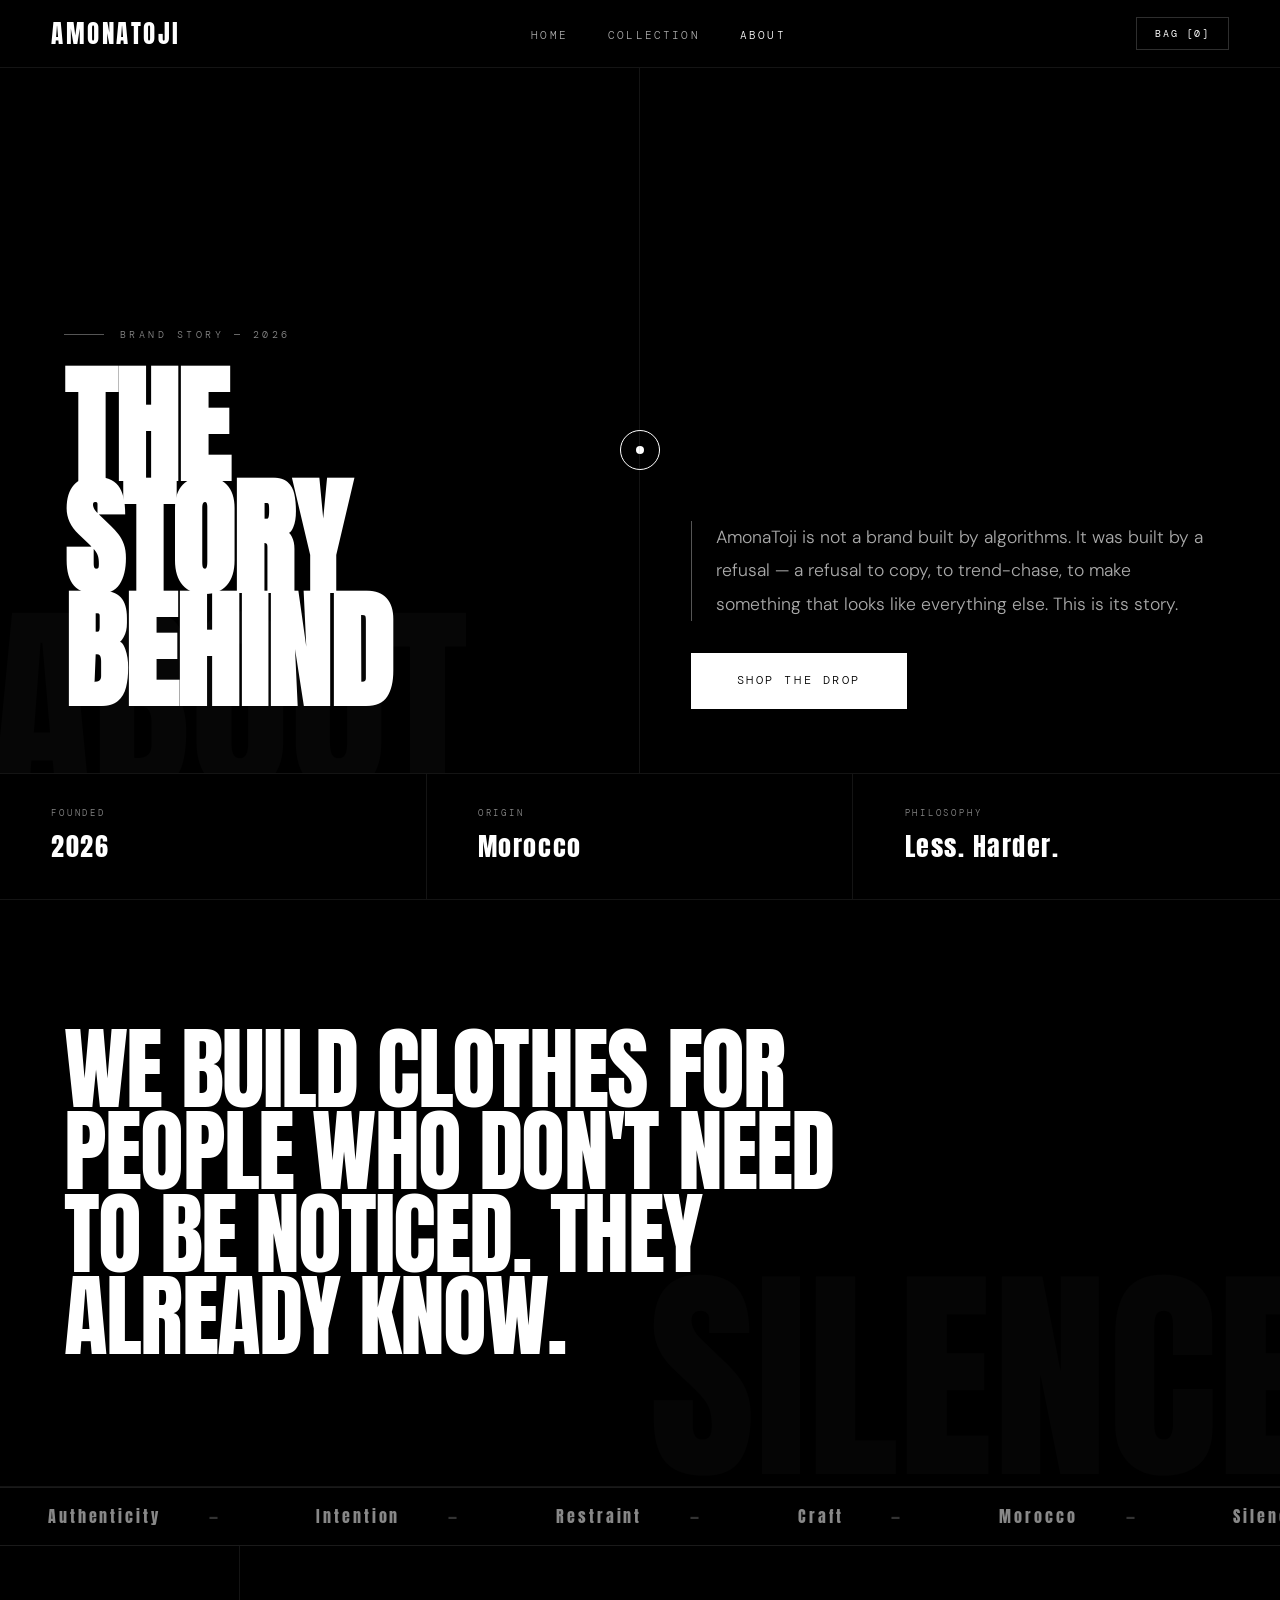
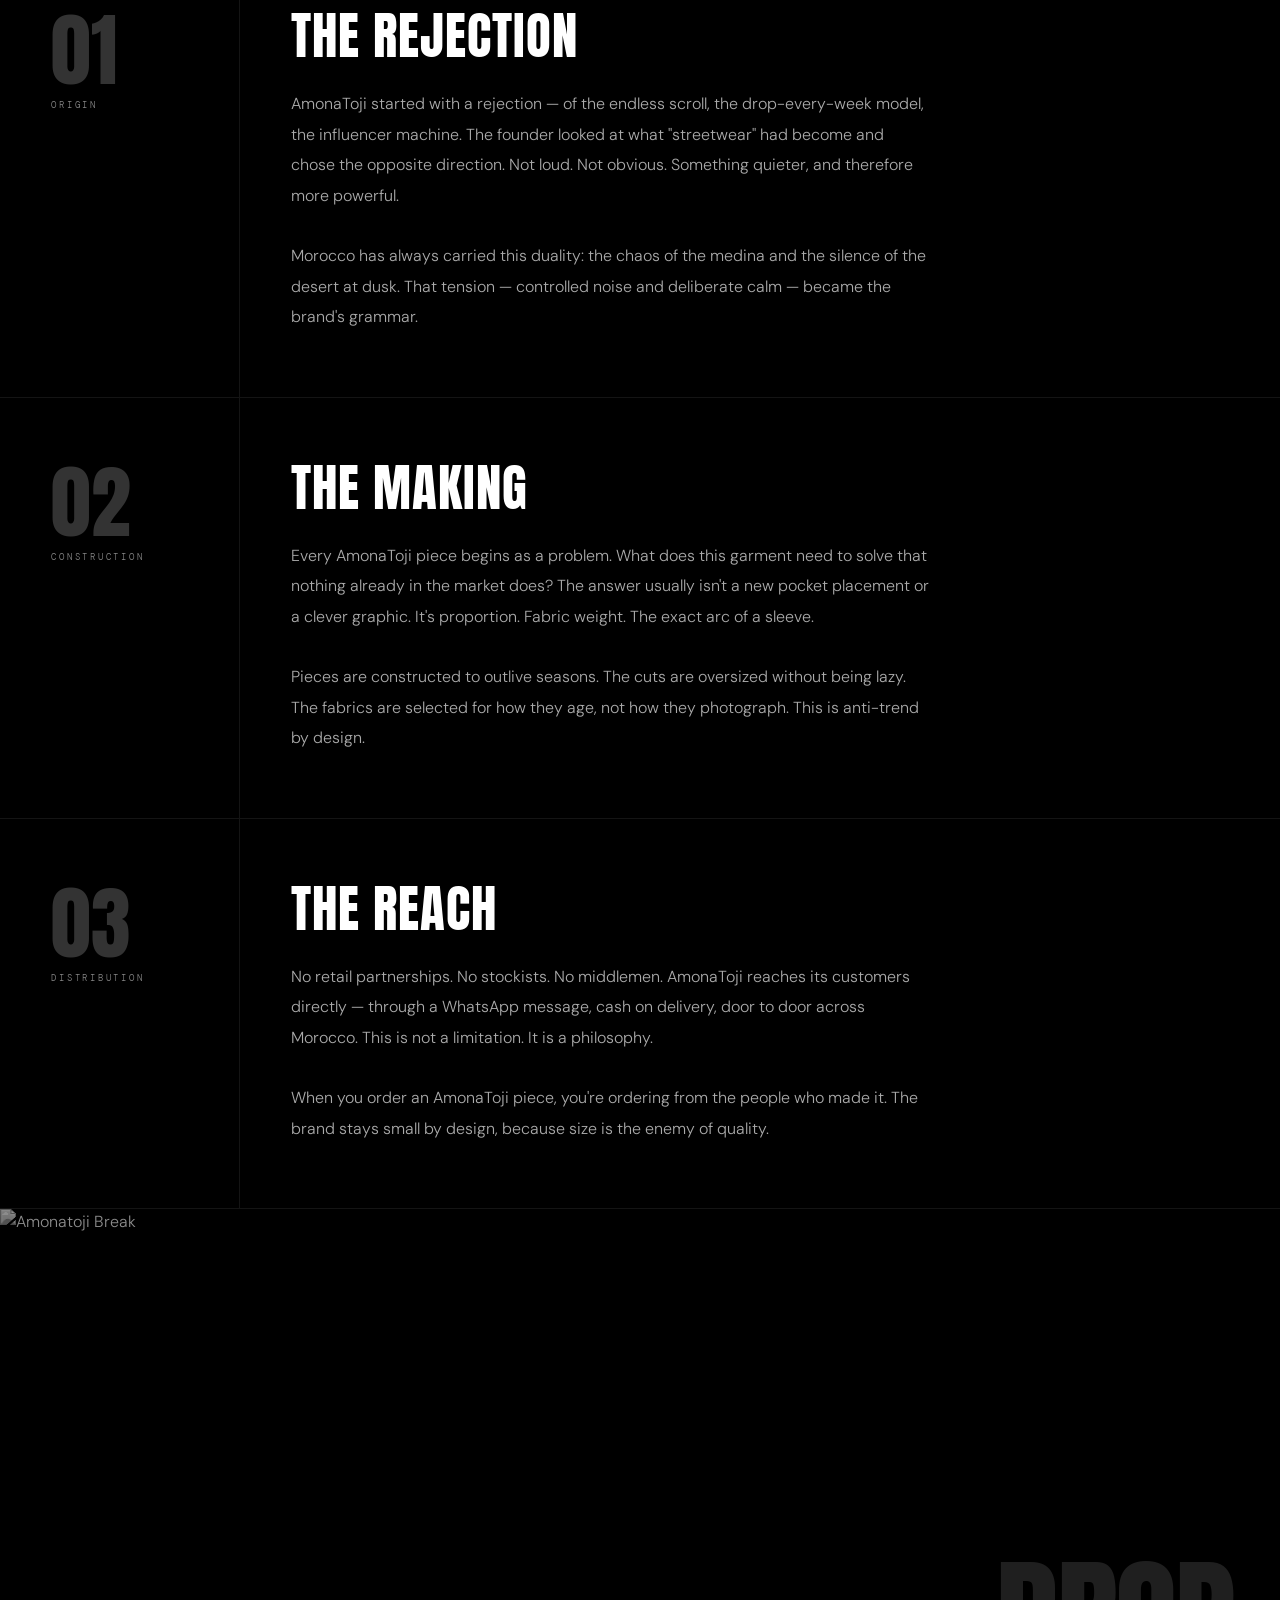
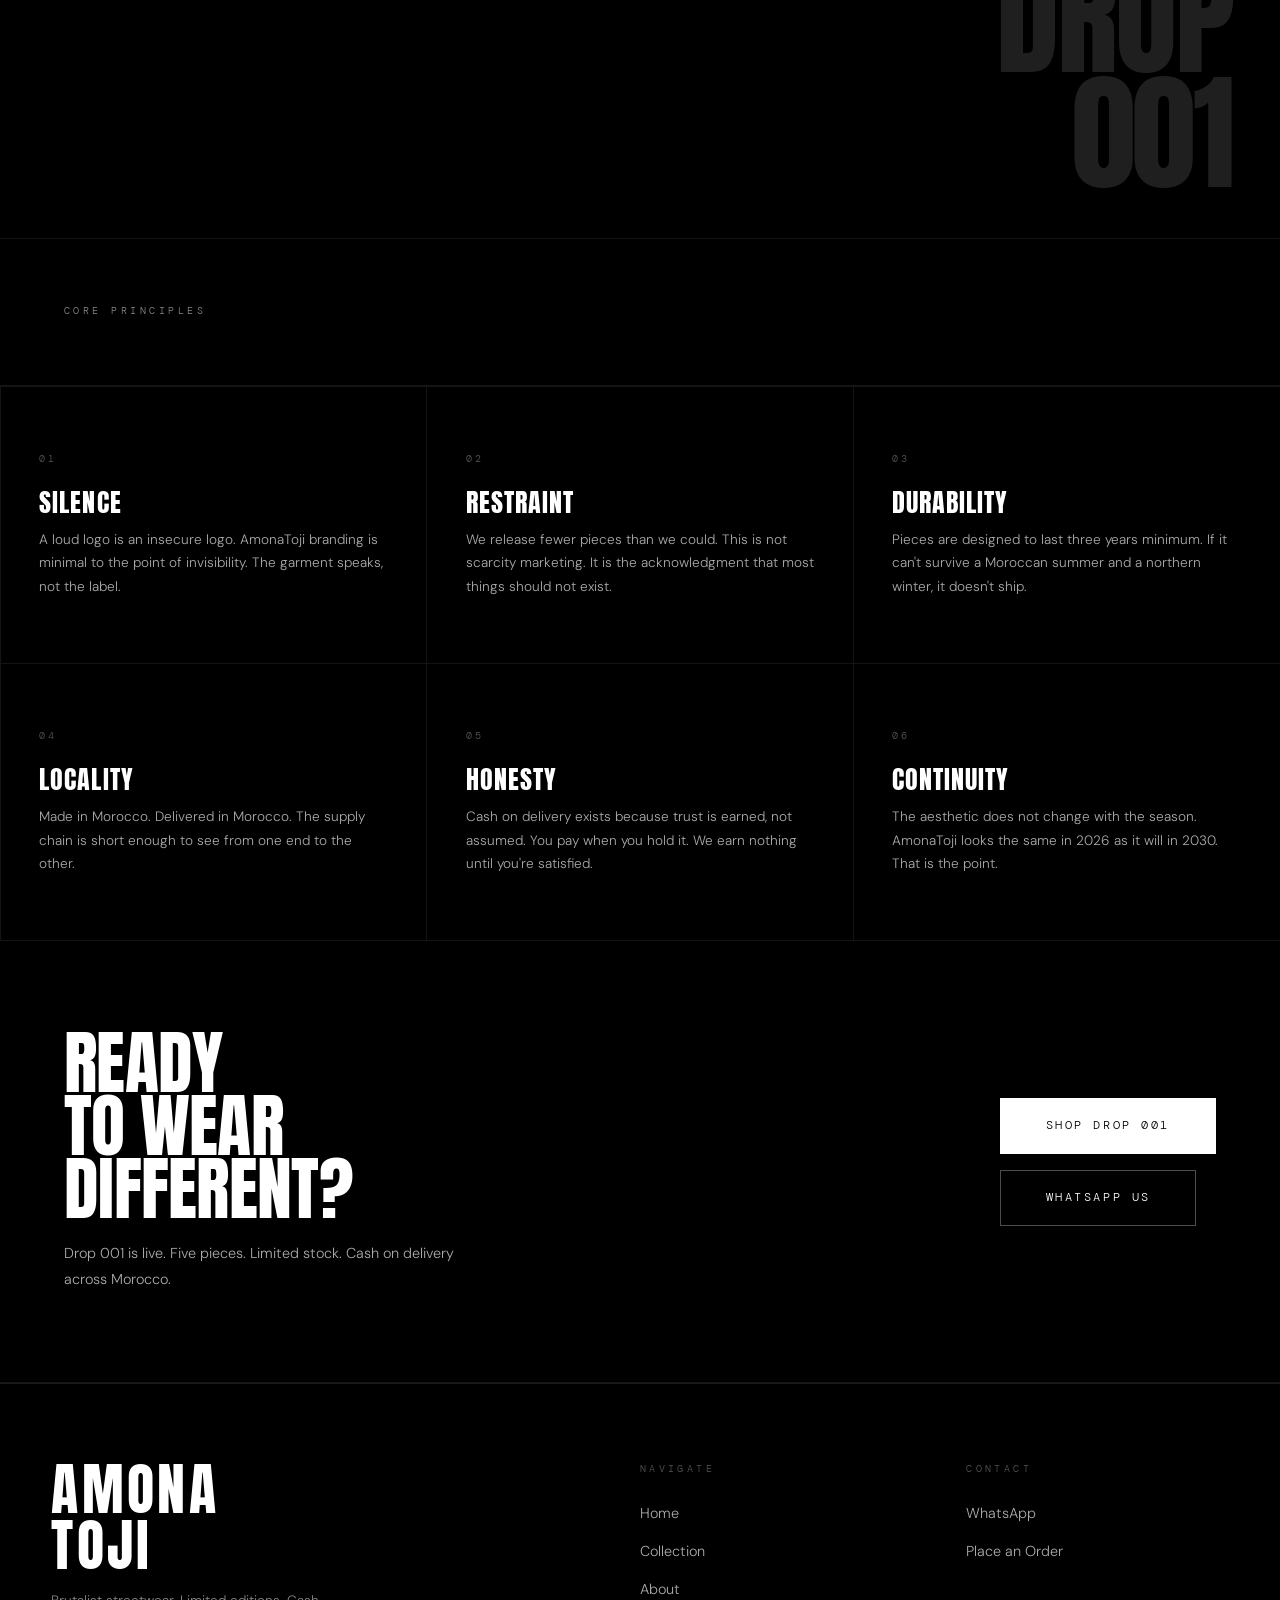
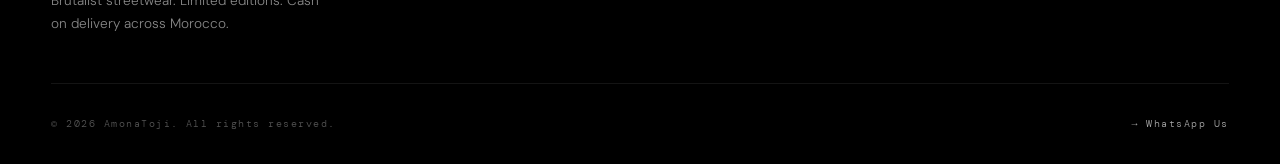
==== commit 8336b21f: "update layout" ====
--- a/about.html
+++ b/about.html
@@ -363,7 +363,7 @@
   <div class="ah-top">
     <div class="ah-left">
       <div class="ah-ghost" data-parallax="28">ABOUT</div>
-      <div class="ah-eyebrow">Brand Story — 2025</div>
+      <div class="ah-eyebrow">Brand Story — 2026</div>
       <h1 class="ah-title" data-parallax="8">THE<br>STORY<br>BEHIND</h1>
     </div>
     <div class="ah-right">
@@ -376,7 +376,7 @@
   <div class="ah-bottom">
     <div class="ah-meta" data-reveal>
       <span class="ah-meta-key">Founded</span>
-      <span class="ah-meta-val">2025</span>
+      <span class="ah-meta-val">2026</span>
     </div>
     <div class="ah-meta" data-reveal>
       <span class="ah-meta-key">Origin</span>
@@ -467,9 +467,8 @@
 
 <!-- IMAGE BREAK -->
 <div class="img-break">
-  <video autoplay loop muted playsinline class="hero-video">
-    <source src="img/AmonaToji vd website.mp4" type="video/mp4">
-  </video>
+  <img src="img/Amonatoji.jpg" alt="Amonatoji Break" class="hero-video">
+  
   <div class="img-break-cap" data-parallax="8">DROP<br>001</div>
 </div>
 
@@ -507,7 +506,7 @@
   <div class="principle" data-reveal>
     <div class="principle-n">06</div>
     <div class="principle-title">Continuity</div>
-    <p class="principle-text">The aesthetic does not change with the season. AmonaToji looks the same in 2025 as it will in 2030. That is the point.</p>
+    <p class="principle-text">The aesthetic does not change with the season. AmonaToji looks the same in 2026 as it will in 2030. That is the point.</p>
   </div>
 </div>
 
@@ -547,7 +546,7 @@
     </div>
   </div>
   <div class="footer-bottom">
-    <span class="footer-copy">© 2025 AmonaToji. All rights reserved.</span>
+    <span class="footer-copy">© 2026 AmonaToji. All rights reserved.</span>
     <a href="https://wa.me/212657715301" target="_blank" class="footer-wa">→ WhatsApp Us</a>
   </div>
 </footer>
--- a/style.css
+++ b/style.css
@@ -45,7 +45,7 @@
 a   { color: inherit; text-decoration: none; }
 button { cursor: none; }
 
-/* ─── CUSTOM CURSOR ─── */
+/* ─── CUSTOM CURSOR — fine-pointer (mouse) devices only ─── */
 #cursor-dot,
 #cursor-ring {
   position: fixed;
@@ -75,6 +75,26 @@
 body.cursor-hover #cursor-dot  { width: 12px; height: 12px; }
 body.cursor-hover #cursor-ring { width: 64px; height: 64px; }
 body.cursor-text  #cursor-ring { width: 3px; height: 48px; border-radius: 2px; }
+
+/*
+ * Touch / coarse-pointer devices (phones, tablets) and any
+ * viewport narrower than 1024 px:
+ * — restore the system cursor on <body> and <button>
+ * — fully collapse the custom cursor elements so they can
+ *   never overlap tap targets or text.
+ */
+@media (pointer: coarse), (max-width: 1023px) {
+  body,
+  button,
+  a { cursor: auto; }
+
+  #cursor-dot,
+  #cursor-ring {
+    display: none !important;
+    opacity: 0 !important;
+    pointer-events: none !important;
+  }
+}
 
 /* ─── NAV ─── */
 .site-nav {
@@ -702,6 +722,179 @@
 }
 .toast.show { opacity: 1; transform: translateY(0); }
 
+/* ═══════════════════════════════════════════════════
+   FEATURE 1 — LIVE CLOCK
+═══════════════════════════════════════════════════ */
+
+/*
+ * Drop <span id="live-clock"></span> anywhere in the
+ * navbar or footer — shared.js will find it by ID and
+ * tick it every second automatically.
+ */
+.live-clock {
+  font-family: var(--ff-mono);
+  font-size: 0.6rem;
+  font-weight: 300;
+  letter-spacing: 0.2em;
+  text-transform: uppercase;
+  color: var(--gray-4);
+  white-space: nowrap;
+  /* prevents the layout from jumping as digits change width */
+  font-variant-numeric: tabular-nums;
+  transition: color 0.3s;
+}
+
+/* Slightly brighter when nav is in focus / hovered */
+.site-nav:hover .live-clock { color: var(--gray-5); }
+
+/* ═══════════════════════════════════════════════════
+   FEATURE 2 — BRUTALIST GLASS UTILITY
+═══════════════════════════════════════════════════ */
+
+/*
+ * Add class="brutalist-glass" to any element that
+ * needs a frosted-glass premium surface — nav, drawers,
+ * modals, cards, etc.  Works best over imagery or
+ * gradients.  The grainy SVG overlay is generated as a
+ * data-URI pseudo-element so no extra file is needed.
+ */
+.brutalist-glass {
+  background: rgba(0, 0, 0, 0.65);
+  -webkit-backdrop-filter: blur(12px) saturate(160%);
+          backdrop-filter: blur(12px) saturate(160%);
+  border: 1px solid rgba(255, 255, 255, 0.08);
+  position: relative;
+  /* isolate so the ::after grain stays clipped */
+  isolation: isolate;
+}
+
+/* Grain texture layer — pure CSS, zero images */
+.brutalist-glass::after {
+  content: '';
+  position: absolute;
+  inset: 0;
+  /* Tileable SVG feTurbulence noise baked as data-URI */
+  background-image: url("data:image/svg+xml,%3Csvg xmlns='http://www.w3.org/2000/svg' width='200' height='200'%3E%3Cfilter id='n'%3E%3CfeTurbulence type='fractalNoise' baseFrequency='0.75' numOctaves='4' stitchTiles='stitch'/%3E%3C/filter%3E%3Crect width='200' height='200' filter='url(%23n)' opacity='0.04'/%3E%3C/svg%3E");
+  background-size: 200px 200px;
+  pointer-events: none;
+  z-index: 0;
+  border-radius: inherit;
+  /* Animate the grain very slowly to feel alive */
+  animation: grain-drift 8s steps(1) infinite;
+}
+
+/* Children must sit above the grain layer */
+.brutalist-glass > * { position: relative; z-index: 1; }
+
+@keyframes grain-drift {
+  0%   { background-position:   0%   0%; }
+  10%  { background-position:  -5%  -10%; }
+  20%  { background-position: -15%   5%; }
+  30%  { background-position:   7% -25%; }
+  40%  { background-position: -5%  25%; }
+  50%  { background-position: -15%  10%; }
+  60%  { background-position: 15%   0%; }
+  70%  { background-position:   0%  15%; }
+  80%  { background-position:   3%  35%; }
+  90%  { background-position: -10%  10%; }
+  100% { background-position:   0%   0%; }
+}
+
+/* Convenience: apply glass to the nav by adding the class in HTML */
+.site-nav.brutalist-glass {
+  /* override the existing opaque nav bg — glass takes over */
+  background: rgba(0, 0, 0, 0.65) !important;
+}
+
+/* ═══════════════════════════════════════════════════
+   FEATURE 3 — KINETIC MAGNETIC TITLE
+═══════════════════════════════════════════════════ */
+
+/*
+ * Add class="magnetic-title" to any large Anton hero
+ * headline.  The JS engine will apply subtle skew +
+ * translate toward the cursor within a proximity
+ * radius, then spring back on mouse exit.
+ *
+ * CSS defines the base transition so the spring-back
+ * is smooth even if JS removes the inline transform.
+ */
+.magnetic-title {
+  display: inline-block;           /* needed for transform to work on text */
+  will-change: transform;
+  transform-origin: center center;
+  transition:
+    transform 0.55s cubic-bezier(0.16, 1, 0.3, 1);
+}
+
+/* While JS is actively driving it we remove the
+   transition so tracking is instant / cursor-locked */
+.magnetic-title.is-tracking {
+  transition: none;
+}
+
+/* ═══════════════════════════════════════════════════
+   FEATURE 4 — MASKED IMAGE REVEAL ON SCROLL
+═══════════════════════════════════════════════════ */
+
+/*
+ * Add class="img-reveal-wrap" to any image wrapper
+ * (e.g. .pc-img-wrap, .drop-img-wrap, .hero-right).
+ *
+ * The ::before pseudo-element is a solid black curtain
+ * that slides from right-to-left using scaleX, which
+ * is GPU-composited (transform) and costs nothing.
+ *
+ * When JS adds .img-revealed (via IntersectionObserver),
+ * the curtain collapses and the img scales down from a
+ * slight zoom to its natural size.
+ */
+.img-reveal-wrap {
+  position: relative;
+  overflow: hidden;
+}
+
+/* The curtain — sits in front of the image */
+.img-reveal-wrap::before {
+  content: '';
+  position: absolute;
+  inset: 0;
+  background: var(--black);
+  transform-origin: right center;
+  transform: scaleX(1);
+  transition: transform 0.9s cubic-bezier(0.77, 0, 0.175, 1);
+  z-index: 2;
+  will-change: transform;
+}
+
+/* The image starts zoomed in and invisible behind the curtain */
+.img-reveal-wrap > img,
+.img-reveal-wrap > video {
+  transform: scale(1.08);
+  transition:
+    transform 1.1s 0.15s cubic-bezier(0.16, 1, 0.3, 1);
+  will-change: transform;
+}
+
+/* Revealed state — curtain slides off, image zooms to natural */
+.img-reveal-wrap.img-revealed::before {
+  transform: scaleX(0);
+}
+
+.img-reveal-wrap.img-revealed > img,
+.img-reveal-wrap.img-revealed > video {
+  transform: scale(1);
+}
+
+/* Disable heavy animations at reduced-motion preference */
+@media (prefers-reduced-motion: reduce) {
+  .img-reveal-wrap::before          { transition: none; transform: scaleX(0); }
+  .img-reveal-wrap > img,
+  .img-reveal-wrap > video          { transition: none; transform: scale(1); }
+  .magnetic-title                   { transition: none !important; }
+  .brutalist-glass::after           { animation: none; }
+}
+
 /* ─── RESPONSIVE ─── */
 @media (max-width: 768px) {
   .nav-links   { display: none; }
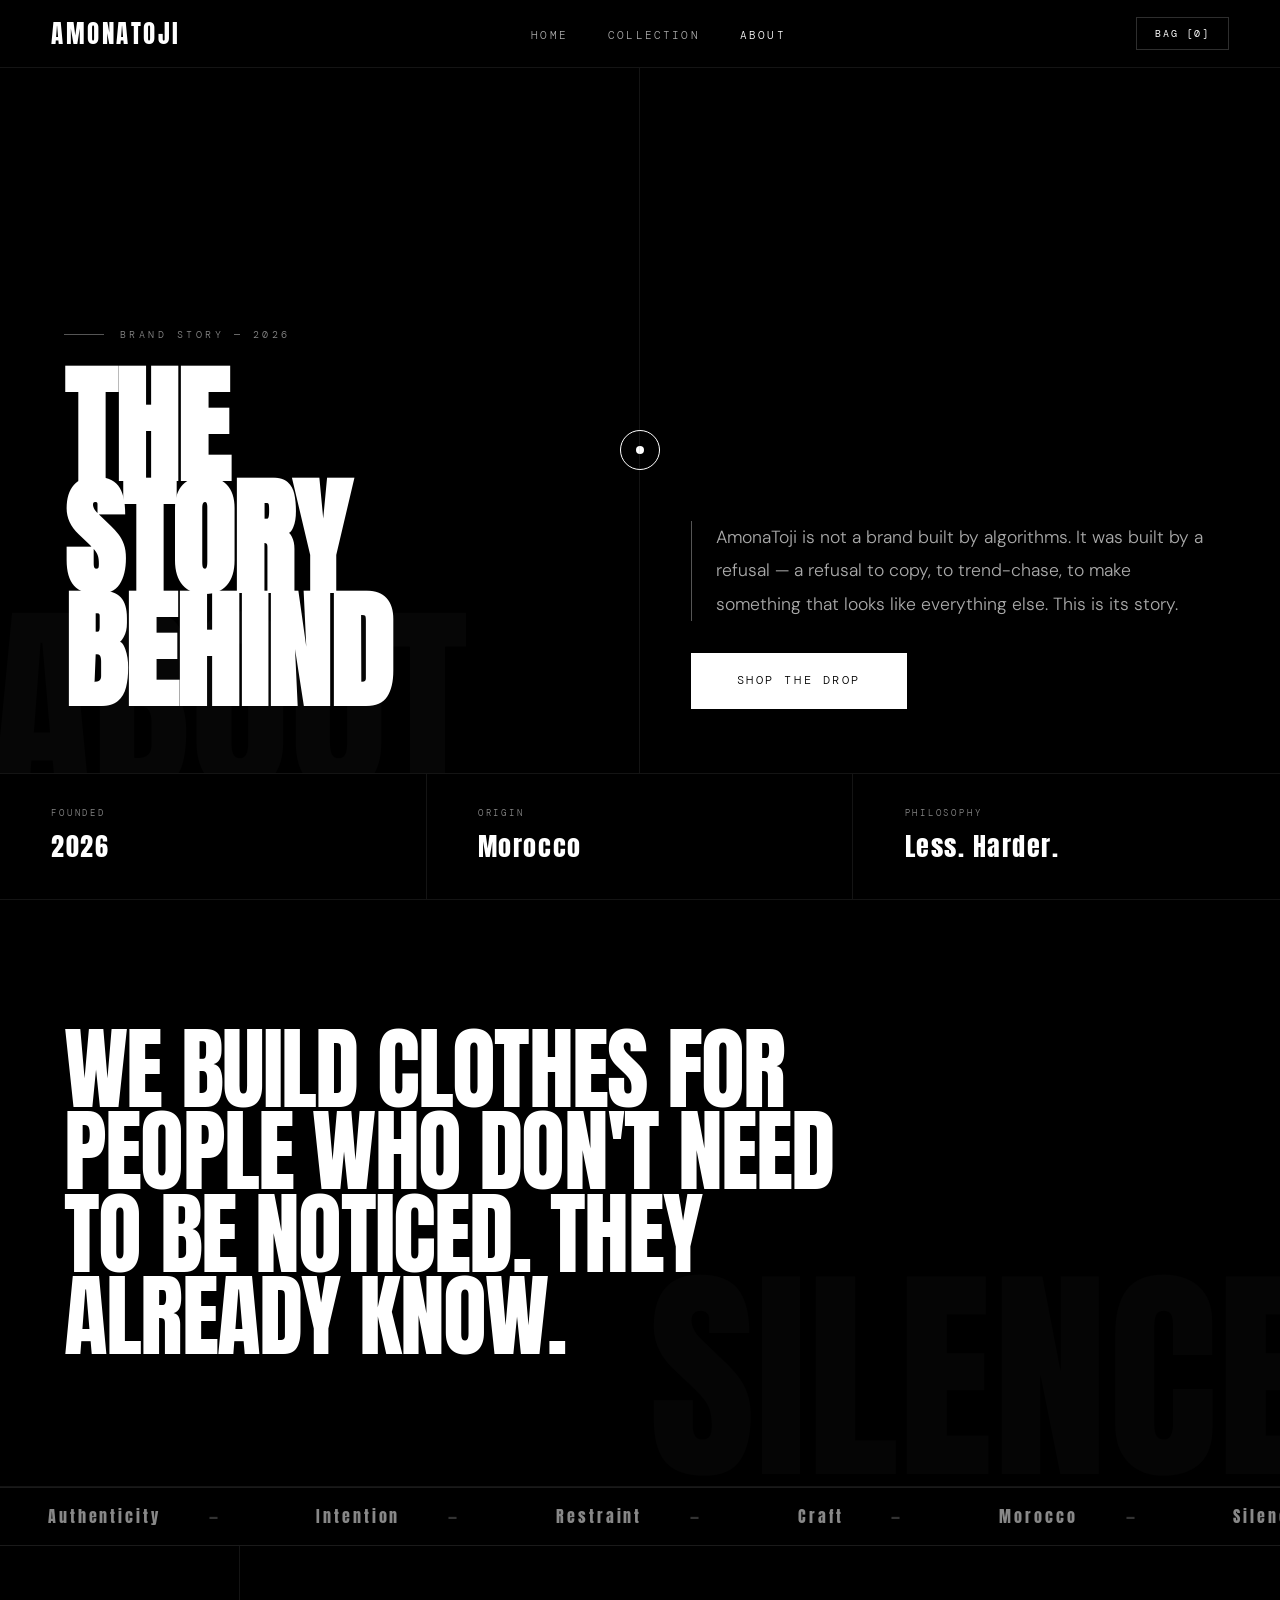
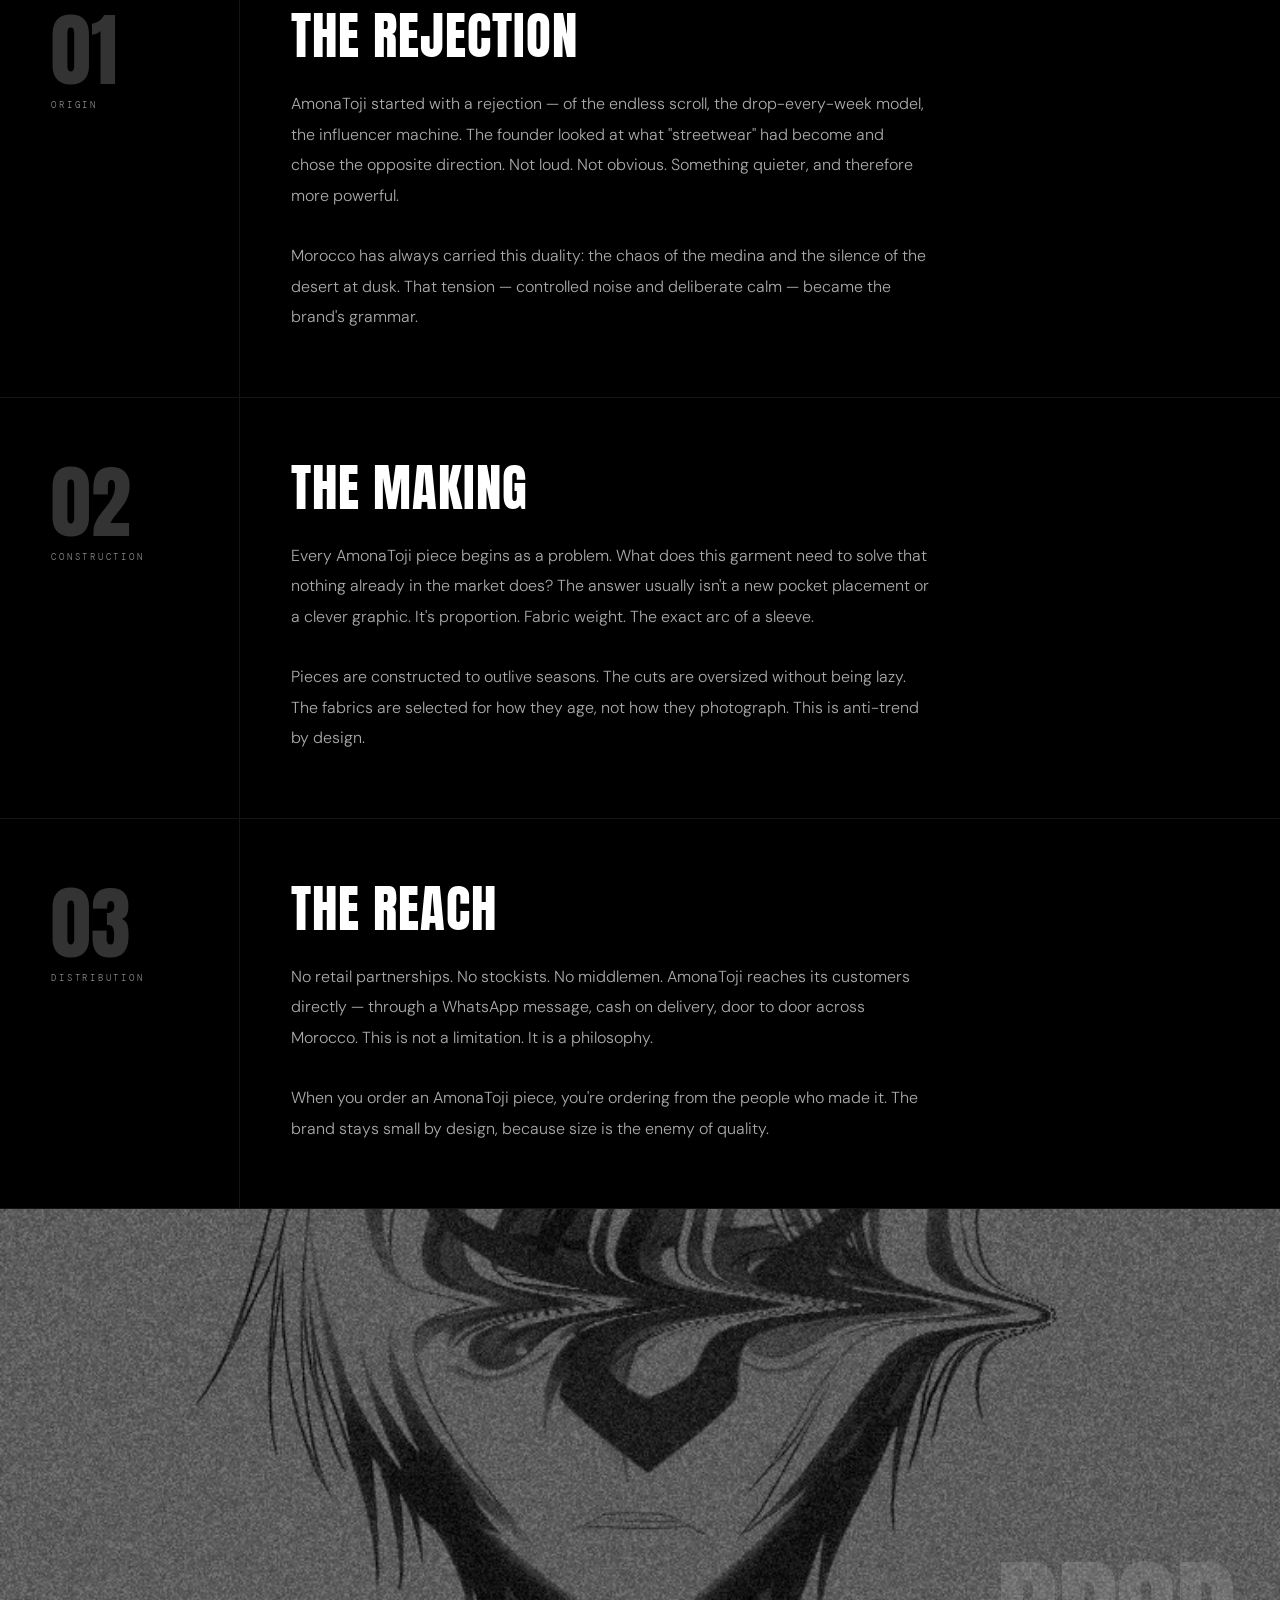
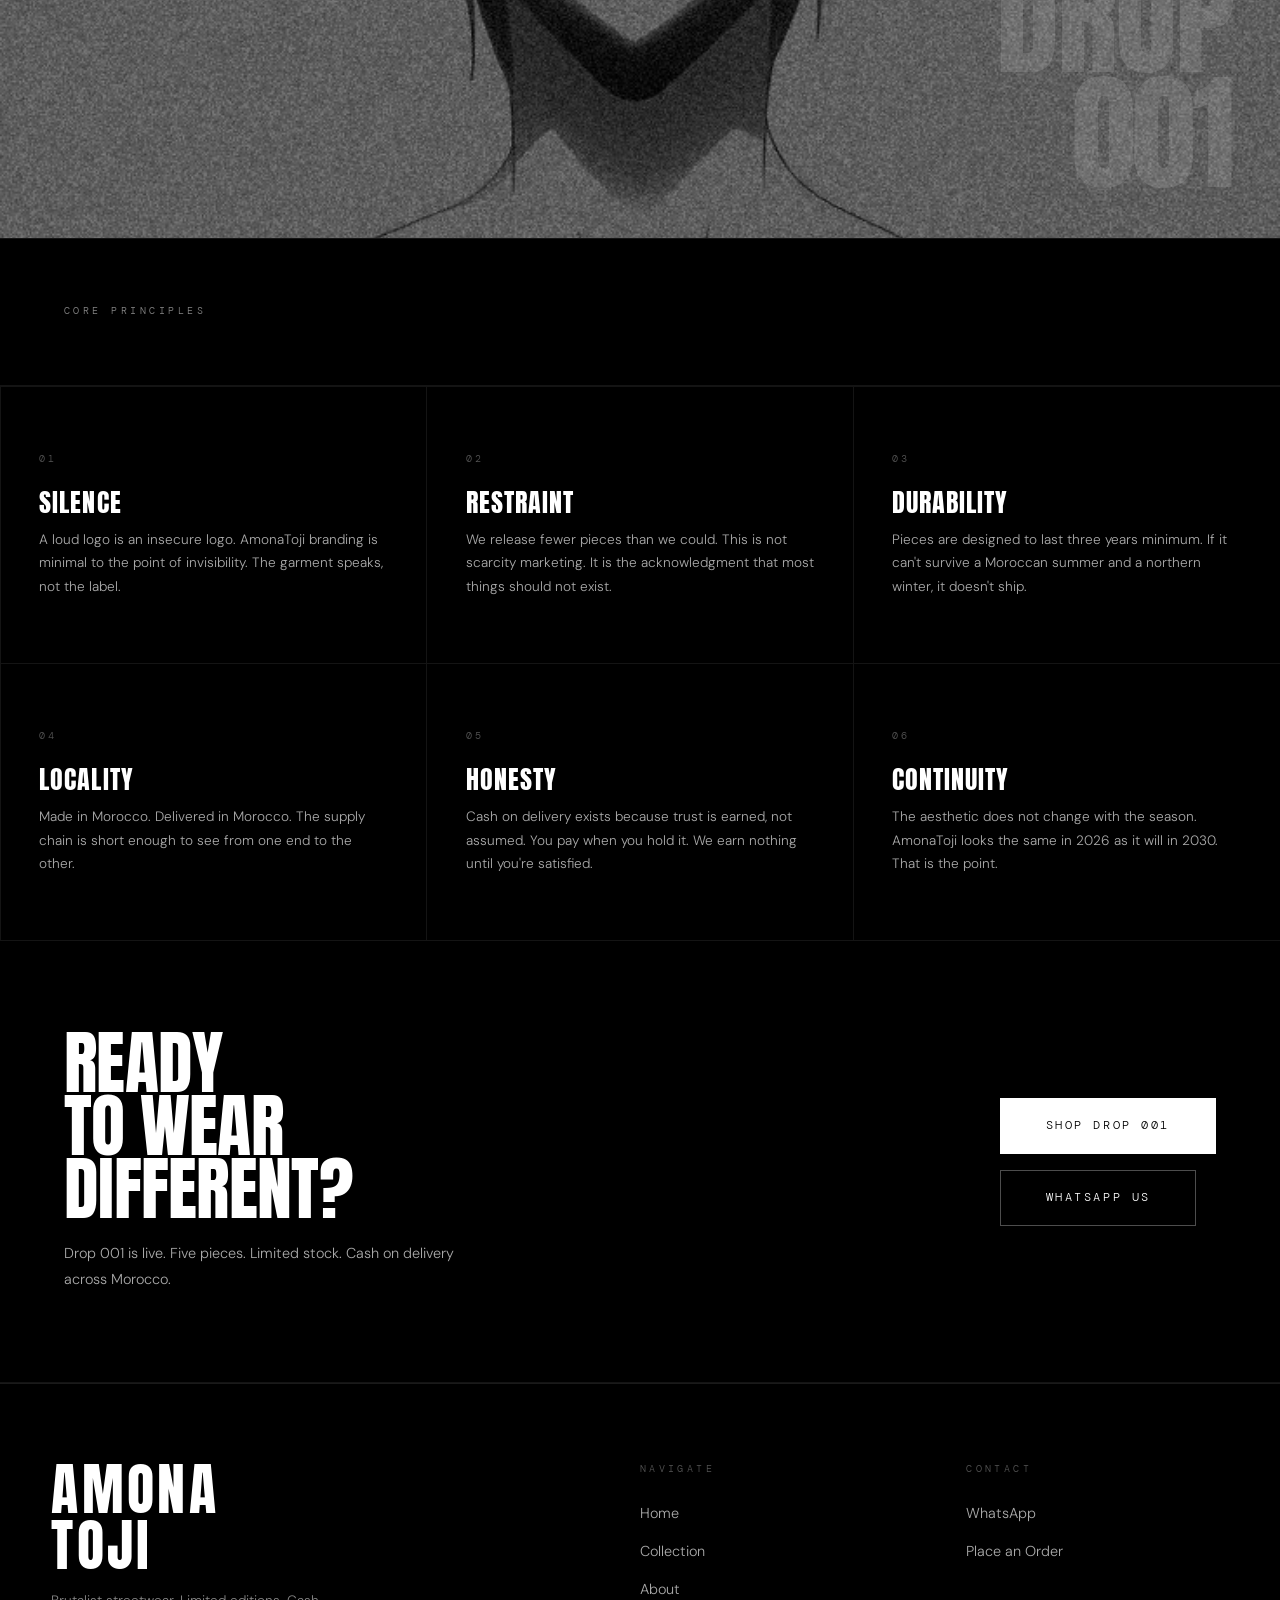
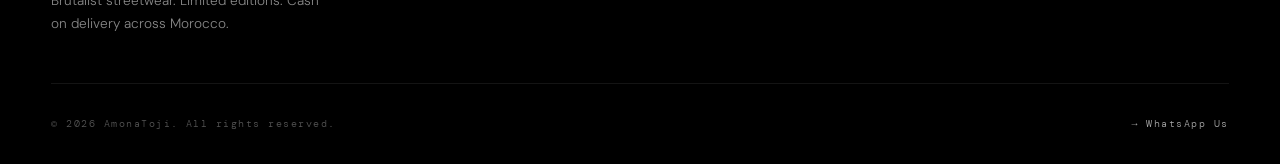
==== commit c4e7769f: "Add new products and Google Tag Manager" ====
--- a/about.html
+++ b/about.html
@@ -1,6 +1,14 @@
 <!DOCTYPE html>
 <html lang="en">
 <head>
+  <!-- Google Tag Manager -->
+<script>(function(w,d,s,l,i){w[l]=w[l]||[];w[l].push({'gtm.start':
+new Date().getTime(),event:'gtm.js'});var f=d.getElementsByTagName(s)[0],
+j=d.createElement(s),dl=l!='dataLayer'?'&l='+l:'';j.async=true;j.src=
+'https://www.googletagmanager.com/gtm.js?id='+i+dl;f.parentNode.insertBefore(j,f);
+})(window,document,'script','dataLayer','GTM-MWX2NJ2W');</script>
+<!-- End Google Tag Manager -->
+ 
 <meta charset="UTF-8" />
 <meta name="viewport" content="width=device-width, initial-scale=1.0" />
 <title>AmonaToji — Brand Story</title>
@@ -338,6 +346,12 @@
 </style>
 </head>
 <body>
+
+  <!-- Google Tag Manager (noscript) -->
+<noscript><iframe src="https://www.googletagmanager.com/ns.html?id=GTM-MWX2NJ2W"
+height="0" width="0" style="display:none;visibility:hidden"></iframe></noscript>
+<!-- End Google Tag Manager (noscript) -->
+
 
 <!-- CURSOR -->
 <div id="cursor-dot"></div>
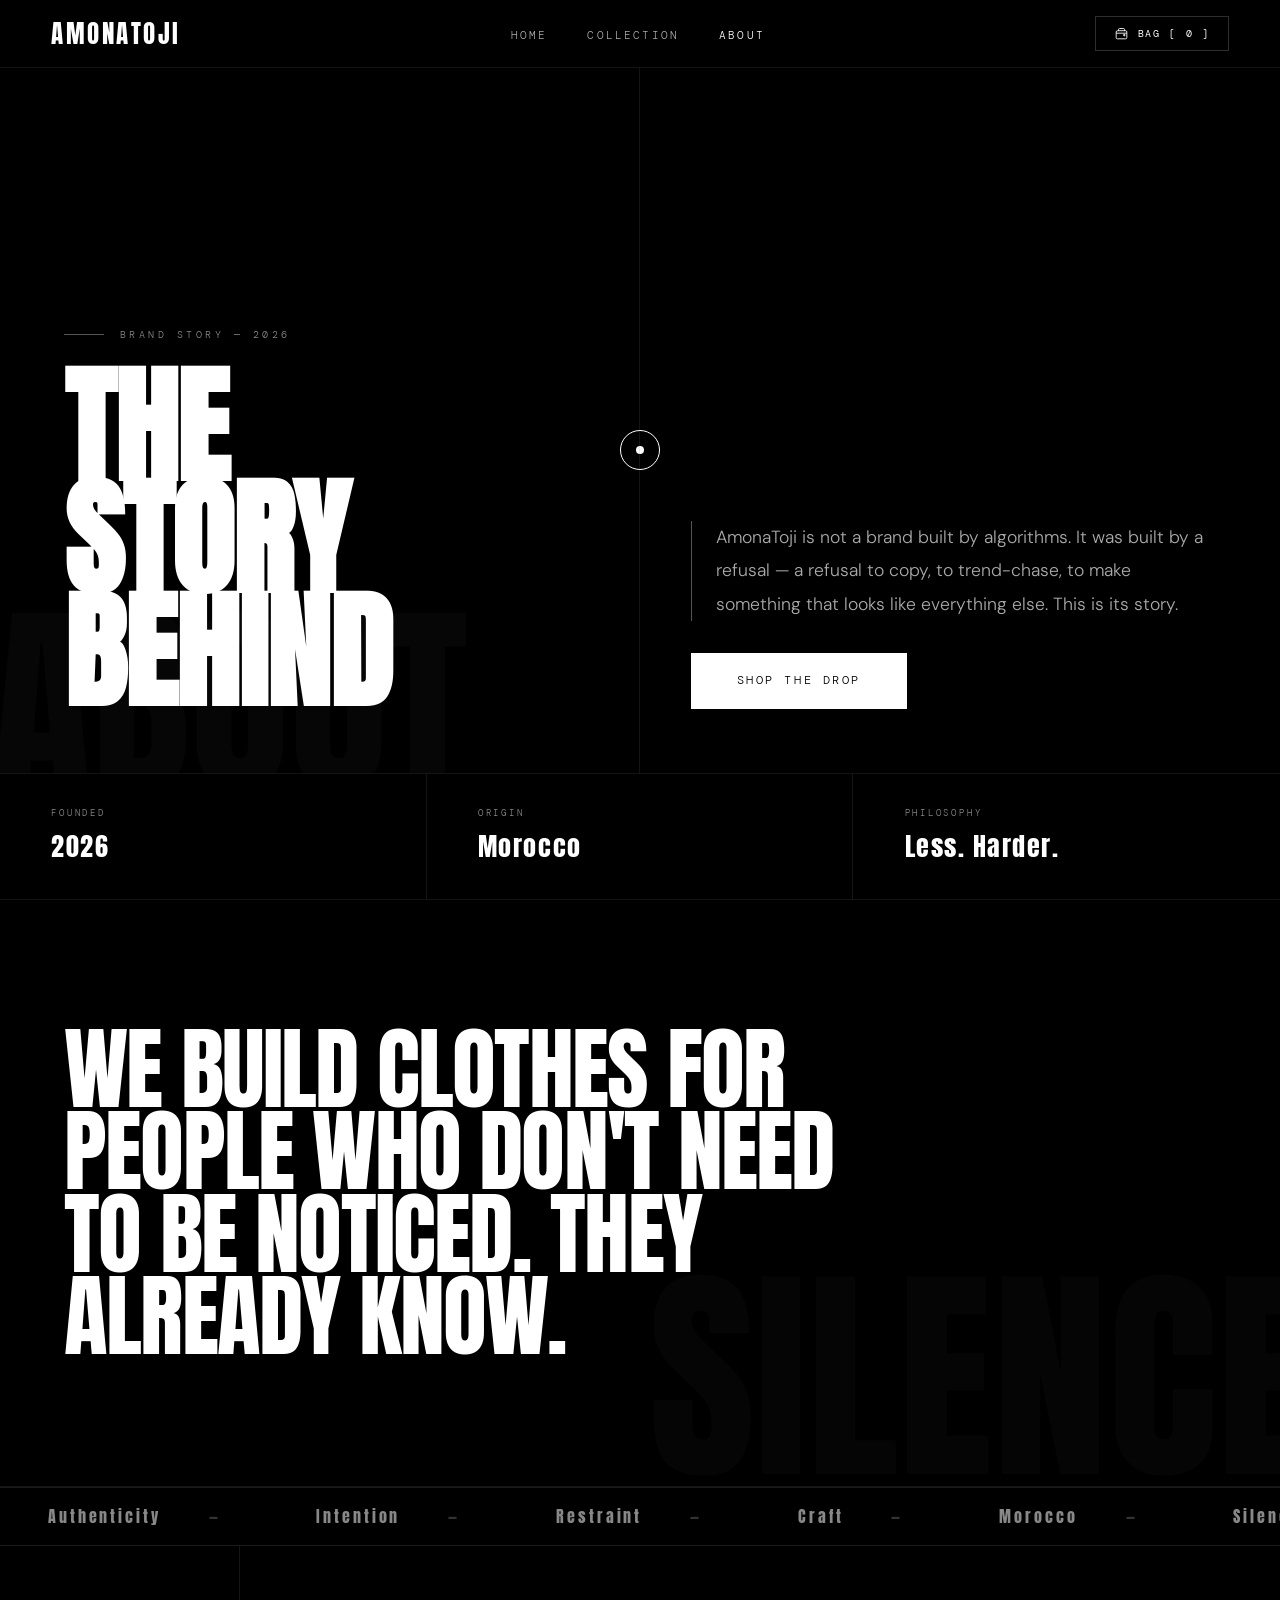
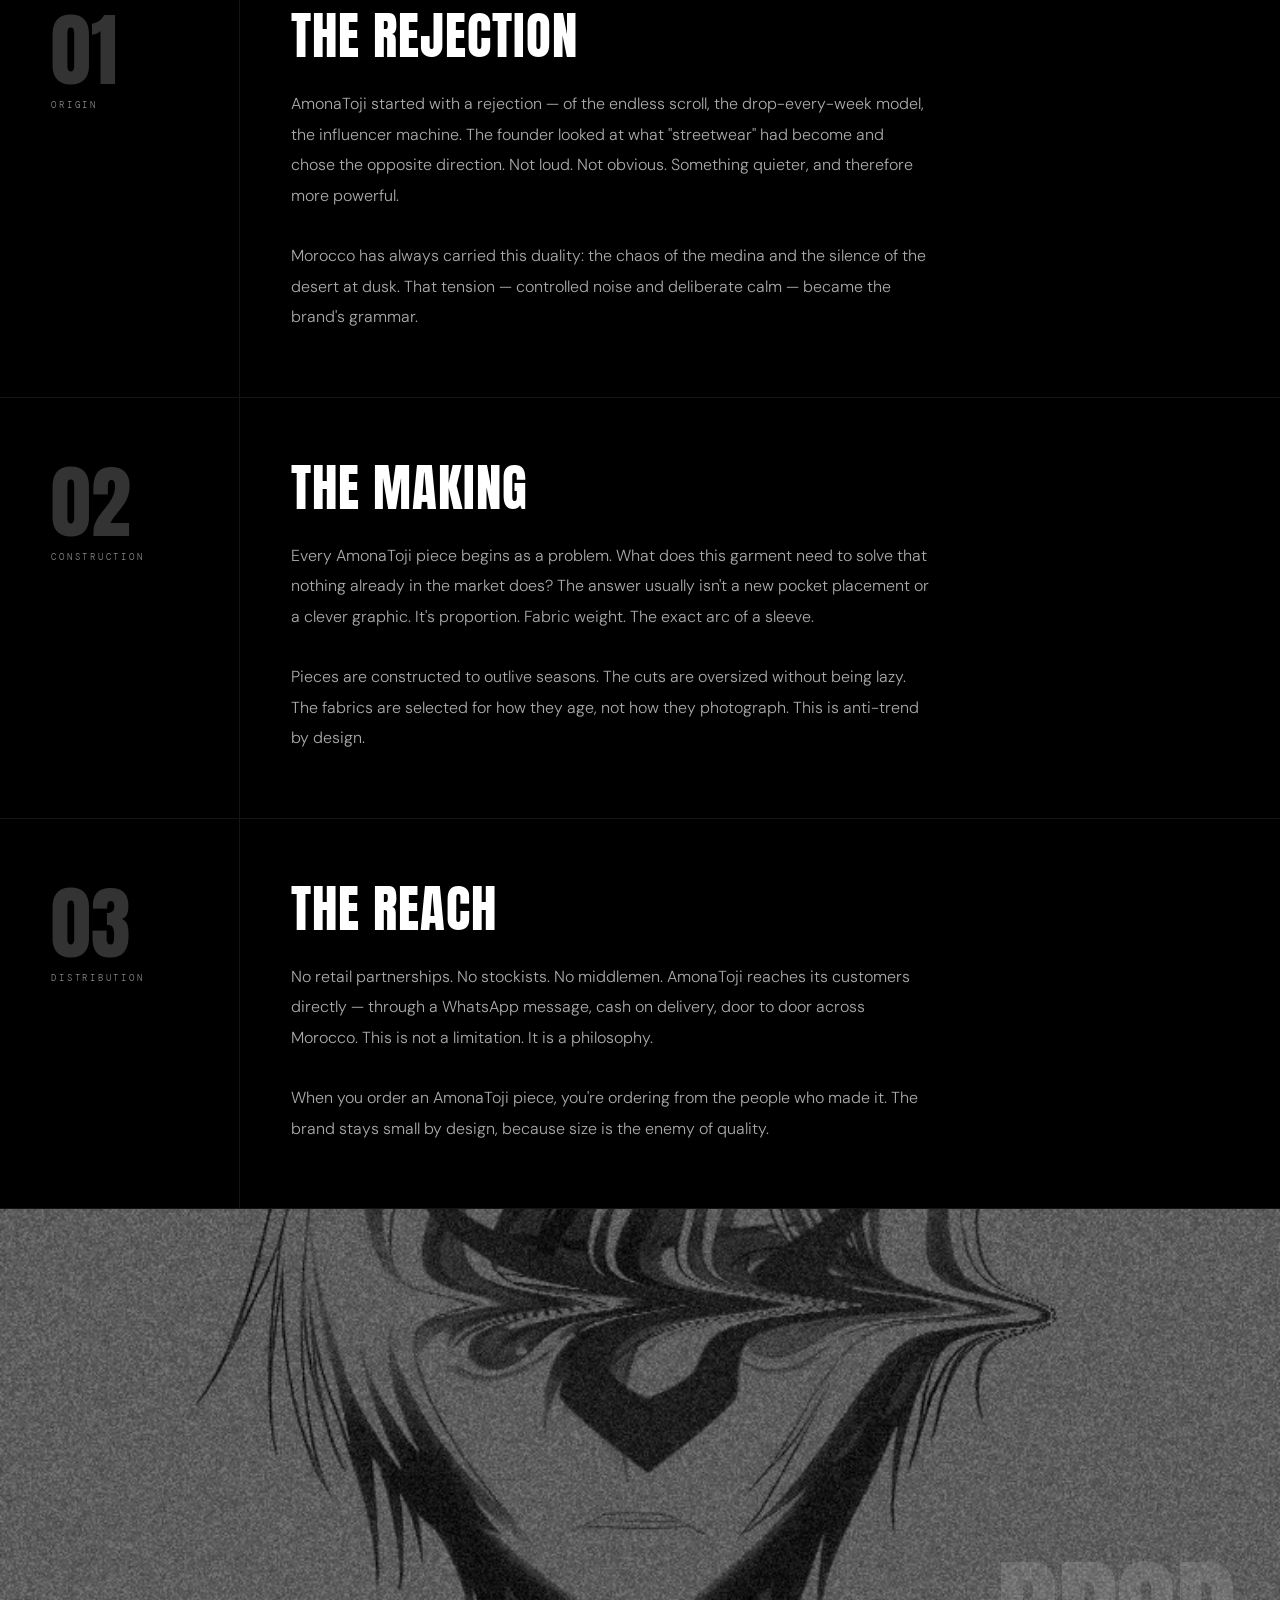
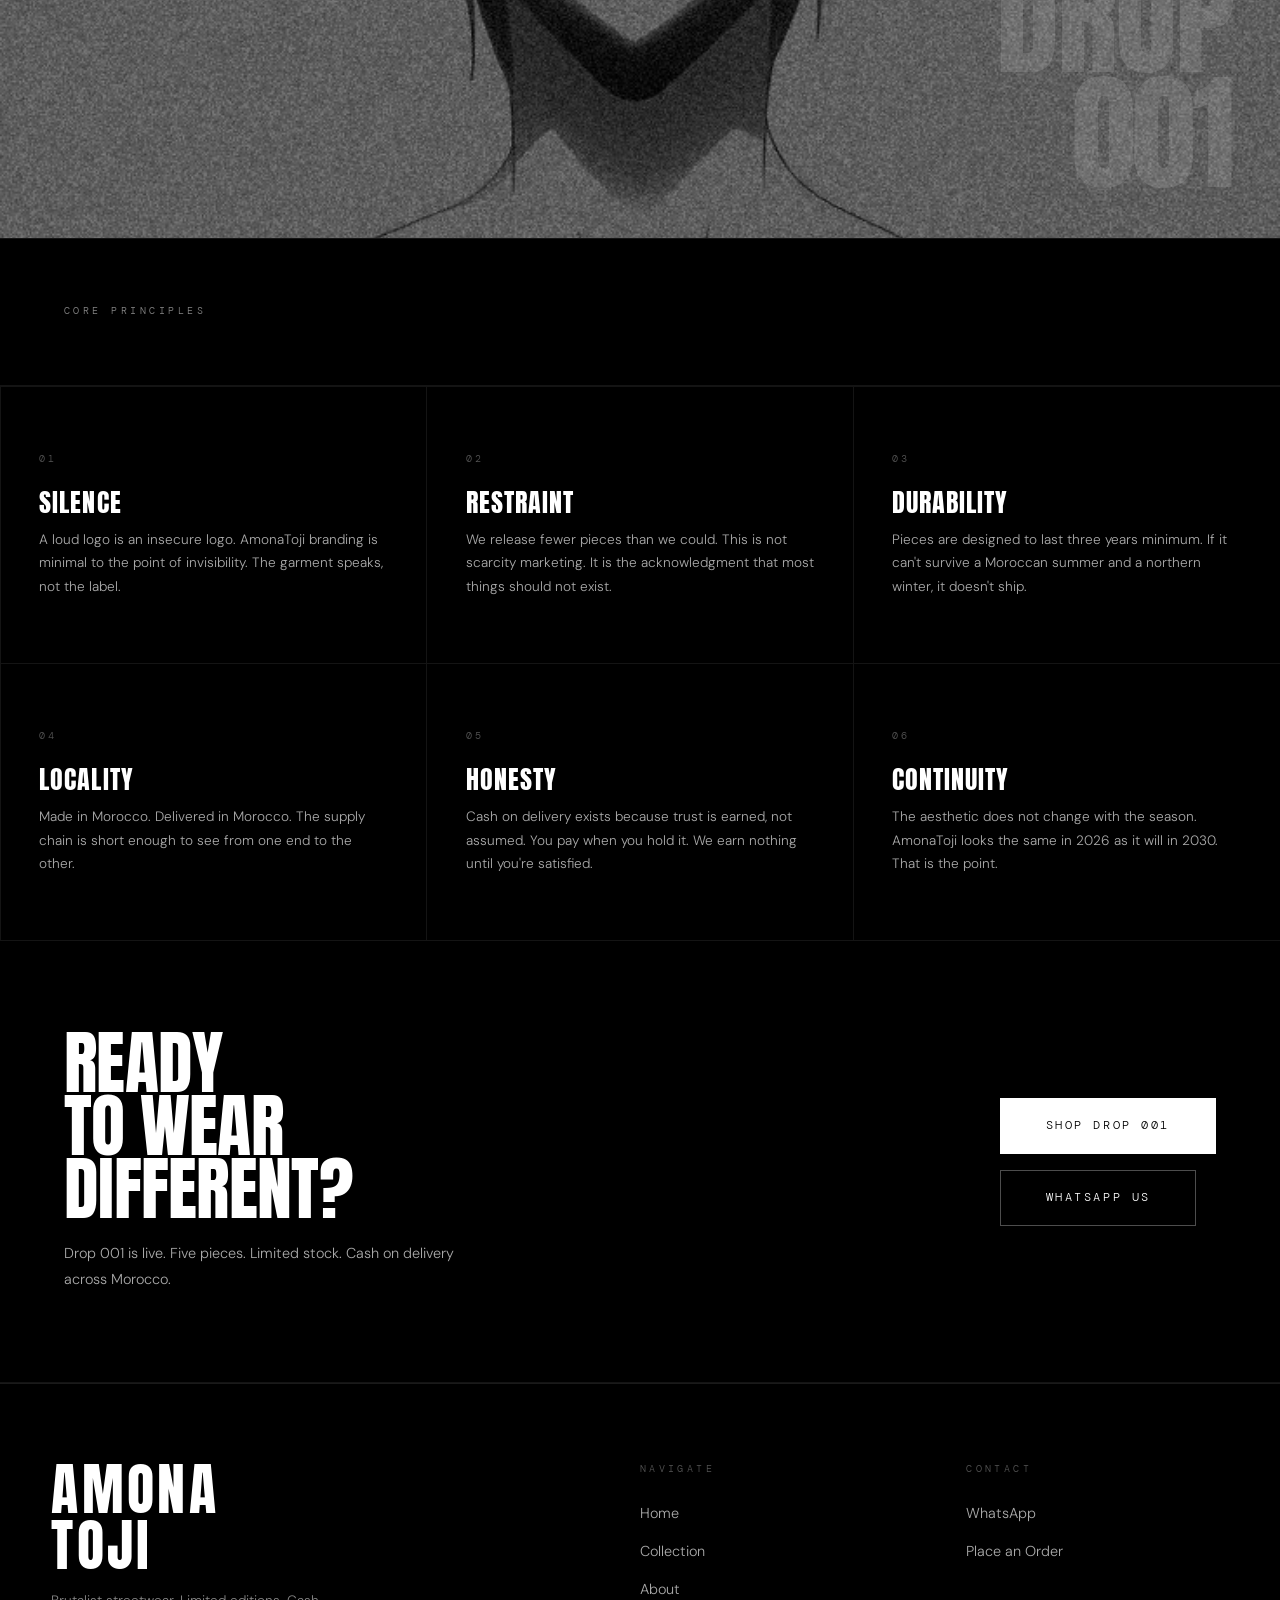
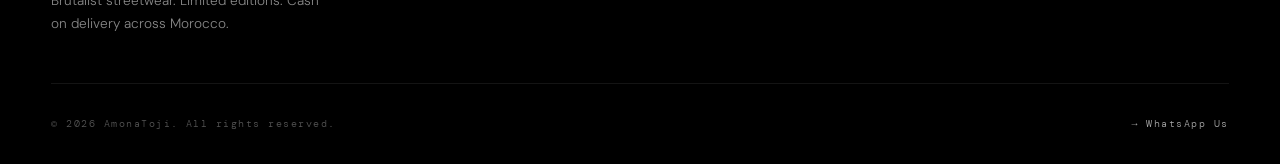
==== commit 6d910991: "update layout" ====
--- a/about.html
+++ b/about.html
@@ -367,9 +367,48 @@
   </ul>
   <div class="nav-right">
     <button class="nav-bag-btn" onclick="openModal()" aria-label="Open bag">
+      <svg class="nav-bag-icon" viewBox="0 0 24 24" fill="none" aria-hidden="true">
+        <rect x="3.5" y="7.5" width="17" height="13" rx="2" stroke="currentColor" stroke-width="1.4"/>
+        <path d="M3.5 11.5h17" stroke="currentColor" stroke-width="1.4"/>
+        <path d="M7 7.5V6a2 2 0 0 1 2-2h6a2 2 0 0 1 2 2v1.5" stroke="currentColor" stroke-width="1.4" stroke-linecap="round"/>
+        <circle cx="16.5" cy="14.5" r="1.3" fill="currentColor"/>
+      </svg>
       BAG&nbsp;[<span class="nav-bag-count">0</span>]
     </button>
   </div>
+</nav>
+
+<!-- MOBILE BOTTOM TAB BAR — keeps Home / Collection / Bag reachable
+     with a thumb at any scroll position on touch devices -->
+<nav class="mobile-tabbar" aria-label="Mobile quick navigation">
+  <a href="index.html" class="tab-item">
+    <svg viewBox="0 0 24 24" fill="none" aria-hidden="true">
+      <path d="M4 11.5 12 4l8 7.5" stroke="currentColor" stroke-width="1.4" stroke-linecap="round" stroke-linejoin="round"/>
+      <path d="M6 10v9a1 1 0 0 0 1 1h3v-5.5h4V20h3a1 1 0 0 0 1-1v-9" stroke="currentColor" stroke-width="1.4" stroke-linecap="round" stroke-linejoin="round"/>
+    </svg>
+    <span>Home</span>
+  </a>
+  <a href="shop.html" class="tab-item">
+    <svg viewBox="0 0 24 24" fill="none" aria-hidden="true">
+      <rect x="4" y="4" width="7" height="7" stroke="currentColor" stroke-width="1.4"/>
+      <rect x="13" y="4" width="7" height="7" stroke="currentColor" stroke-width="1.4"/>
+      <rect x="4" y="13" width="7" height="7" stroke="currentColor" stroke-width="1.4"/>
+      <rect x="13" y="13" width="7" height="7" stroke="currentColor" stroke-width="1.4"/>
+    </svg>
+    <span>Collection</span>
+  </a>
+  <button type="button" class="tab-item" onclick="openModal()" aria-label="Open bag">
+    <span class="tab-icon-wrap">
+      <svg viewBox="0 0 24 24" fill="none" aria-hidden="true">
+        <rect x="3.5" y="7.5" width="17" height="13" rx="2" stroke="currentColor" stroke-width="1.4"/>
+        <path d="M3.5 11.5h17" stroke="currentColor" stroke-width="1.4"/>
+        <path d="M7 7.5V6a2 2 0 0 1 2-2h6a2 2 0 0 1 2 2v1.5" stroke="currentColor" stroke-width="1.4" stroke-linecap="round"/>
+        <circle cx="16.5" cy="14.5" r="1.3" fill="currentColor"/>
+      </svg>
+      <span class="tab-badge nav-bag-count is-empty">0</span>
+    </span>
+    <span>Bag</span>
+  </button>
 </nav>
 
 <!-- HERO -->
--- a/style.css
+++ b/style.css
@@ -22,6 +22,8 @@
   --gray-7:  #E5E5E5;
   --gray-8:  #F5F5F5;
 
+  --accent-urgent: #E8543E;
+
   --ff-display: 'Anton', sans-serif;
   --ff-body:    'DM Sans', sans-serif;
   --ff-mono:    'DM Mono', monospace;
@@ -163,7 +165,7 @@
 .nav-bag-btn {
   display: inline-flex;
   align-items: center;
-  gap: 0;
+  gap: 0.55rem;
   font-family: var(--ff-mono);
   font-size: 0.65rem;
   font-weight: 400;
@@ -188,6 +190,90 @@
   font-size: 0.65rem;
 }
 /* bracket chars rendered in markup, count inside */
+
+/* Wallet / pouch glyph — shared across the desktop bag button
+   and the mobile tab bar so the icon language stays consistent */
+.nav-bag-icon {
+  width: 15px;
+  height: 15px;
+  flex-shrink: 0;
+  stroke: currentColor;
+}
+
+/* ═══════════════════════════════════════════════════
+   MOBILE BOTTOM TAB BAR
+   A slim, glassy tab bar that keeps "Collection" and
+   "Bag" reachable at all times on touch devices, without
+   duplicating the desktop nav or breaking the brutalist look.
+   Hidden entirely above the 768px breakpoint.
+═══════════════════════════════════════════════════ */
+.mobile-tabbar {
+  display: none; /* enabled only inside the mobile media query below */
+}
+
+.tab-item {
+  flex: 1;
+  display: flex;
+  flex-direction: column;
+  align-items: center;
+  justify-content: center;
+  gap: 0.3rem;
+  background: none;
+  border: none;
+  color: var(--gray-4);
+  font-family: var(--ff-mono);
+  font-size: 0.55rem;
+  font-weight: 400;
+  letter-spacing: 0.14em;
+  text-transform: uppercase;
+  position: relative;
+  padding: 0.4rem 0 0.25rem;
+  cursor: pointer;
+  -webkit-tap-highlight-color: transparent;
+  transition: color 0.25s;
+}
+
+.tab-item svg {
+  width: 21px;
+  height: 21px;
+  stroke: currentColor;
+  transition: transform 0.25s var(--ease-out);
+}
+
+.tab-item.active { color: var(--white); }
+.tab-item.active svg { transform: translateY(-1px); }
+
+/* Thin top accent marking the active tab — no dots, no clutter */
+.tab-item.active::before {
+  content: '';
+  position: absolute;
+  top: 0;
+  left: 50%;
+  transform: translateX(-50%);
+  width: 18px;
+  height: 2px;
+  background: var(--white);
+}
+
+.tab-icon-wrap { position: relative; display: inline-flex; }
+
+.tab-badge {
+  position: absolute;
+  top: -4px;
+  right: -8px;
+  min-width: 14px;
+  height: 14px;
+  padding: 0 3px;
+  border-radius: 50%;
+  background: var(--accent-urgent);
+  color: var(--white);
+  font-family: var(--ff-mono);
+  font-size: 0.52rem;
+  line-height: 14px;
+  text-align: center;
+  transition: opacity 0.2s, transform 0.2s;
+}
+.tab-badge.is-empty { opacity: 0; transform: scale(0.5); }
 
 /* ─── MAGNETIC BUTTON ─── */
 .mag-btn {
@@ -548,6 +634,25 @@
   font-size: 0.65rem;
   letter-spacing: 0.12em;
   color: var(--gray-5);
+}
+
+.di-color {
+  display: flex;
+  align-items: center;
+  gap: 0.4rem;
+  font-family: var(--ff-mono);
+  font-size: 0.56rem;
+  letter-spacing: 0.15em;
+  text-transform: uppercase;
+  color: var(--gray-5);
+}
+
+.di-color-dot {
+  width: 8px;
+  height: 8px;
+  border-radius: 50%;
+  border: 1px solid rgba(255,255,255,0.3);
+  flex-shrink: 0;
 }
 
 .di-remove {
@@ -707,20 +812,46 @@
 .toast {
   position: fixed;
   bottom: 2rem; right: 2rem;
-  background: var(--white);
-  color: var(--black);
+  display: flex;
+  align-items: center;
+  gap: 0.75rem;
+  background: var(--black);
+  color: var(--white);
+  border: 1px solid rgba(255,255,255,0.14);
+  box-shadow: 0 12px 32px rgba(0,0,0,0.45);
   font-family: var(--ff-mono);
   font-size: 0.7rem;
-  letter-spacing: 0.15em;
-  text-transform: uppercase;
-  padding: 1rem 1.5rem;
+  letter-spacing: 0.1em;
+  text-transform: uppercase;
+  padding: 0.95rem 1.4rem 0.95rem 1.1rem;
+  max-width: min(360px, calc(100vw - 2.5rem));
   opacity: 0;
-  transform: translateY(1rem);
-  transition: opacity 0.3s, transform 0.3s;
+  transform: translateX(1.25rem);
+  transition: opacity 0.35s cubic-bezier(.16,1,.3,1), transform 0.35s cubic-bezier(.16,1,.3,1);
   pointer-events: none;
   z-index: 9000;
 }
-.toast.show { opacity: 1; transform: translateY(0); }
+.toast.show { opacity: 1; transform: translateX(0); }
+
+.toast-icon {
+  flex-shrink: 0;
+  display: flex;
+  align-items: center;
+  justify-content: center;
+  width: 22px; height: 22px;
+  border-radius: 50%;
+}
+.toast-msg { line-height: 1.5; }
+
+.toast-success .toast-icon { color: var(--black); background: var(--white); }
+.toast-success { border-left: 2px solid var(--white); }
+
+.toast-error .toast-icon { color: var(--white); background: var(--accent-urgent); }
+.toast-error { border-left: 2px solid var(--accent-urgent); }
+
+@media (max-width: 640px) {
+  .toast { left: 1.25rem; right: 1.25rem; bottom: 1.25rem; max-width: none; }
+}
 
 /* ═══════════════════════════════════════════════════
    FEATURE 1 — LIVE CLOCK
@@ -902,6 +1033,34 @@
   .footer-bottom { flex-direction: column; gap: 0.75rem; }
   .cart-drawer { width: 100%; border-left: none; }
   .drawer-form-row { grid-template-columns: 1fr; gap: 0; }
+
+  /* Top nav shrinks to just the wordmark — Collection + Bag move
+     to the persistent bottom tab bar below, so nothing is lost,
+     it's just relocated to where a thumb can actually reach it. */
+  .site-nav { justify-content: center; }
+  .nav-right { display: none; }
+
+  /* Reveal the bottom tab bar and reserve space for it so the
+     footer / last section is never hidden underneath it. */
+  .mobile-tabbar {
+    display: flex;
+    position: fixed;
+    left: 0; right: 0; bottom: 0;
+    z-index: 700; /* above the top nav (500), below the cart drawer (800) */
+    height: calc(60px + env(safe-area-inset-bottom));
+    padding-bottom: env(safe-area-inset-bottom);
+    background: rgba(0,0,0,0.88);
+    -webkit-backdrop-filter: blur(20px) saturate(160%);
+    backdrop-filter: blur(20px) saturate(160%);
+    border-top: 1px solid rgba(255,255,255,0.08);
+  }
+
+  body { padding-bottom: calc(60px + env(safe-area-inset-bottom)); }
+}
+
+/* Keep the toast clear of the bottom tab bar on small screens */
+@media (max-width: 640px) {
+  .toast { bottom: calc(60px + env(safe-area-inset-bottom) + 1.25rem); }
 }
 
 .hero-video {
